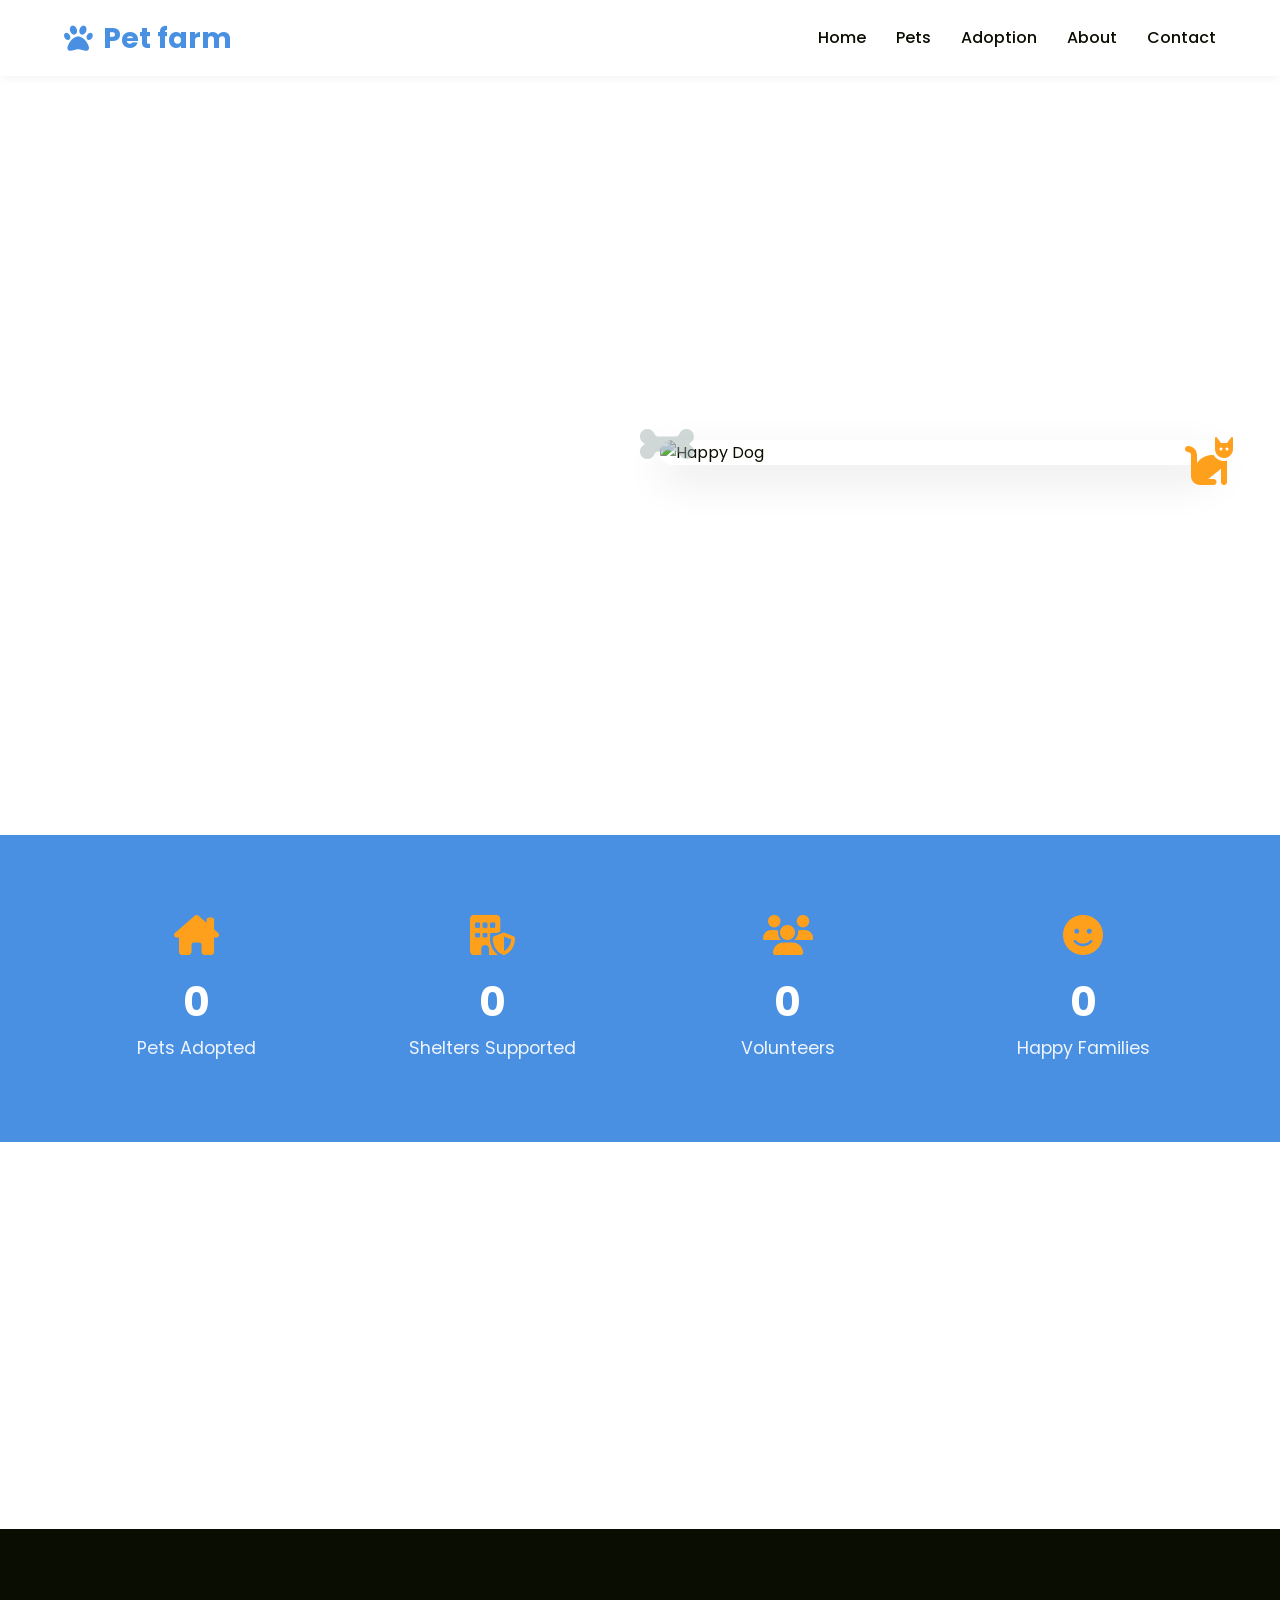
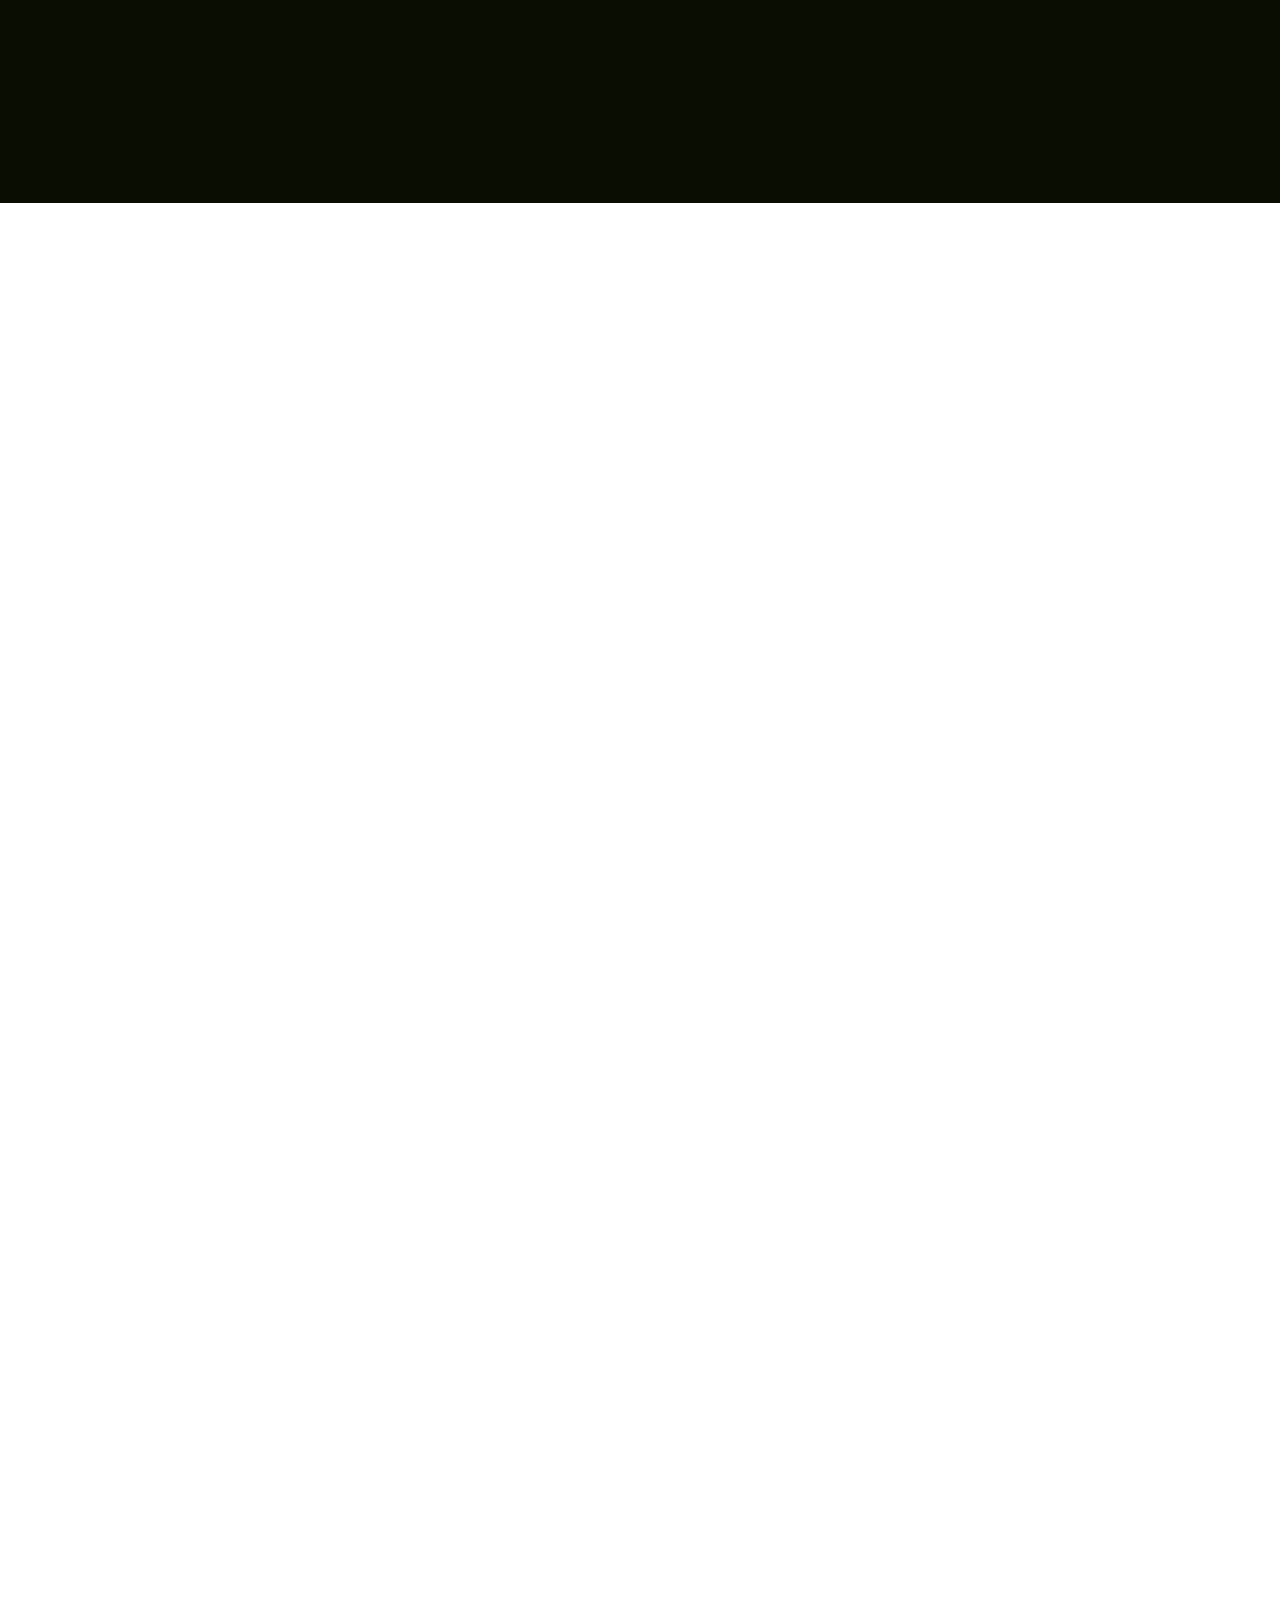
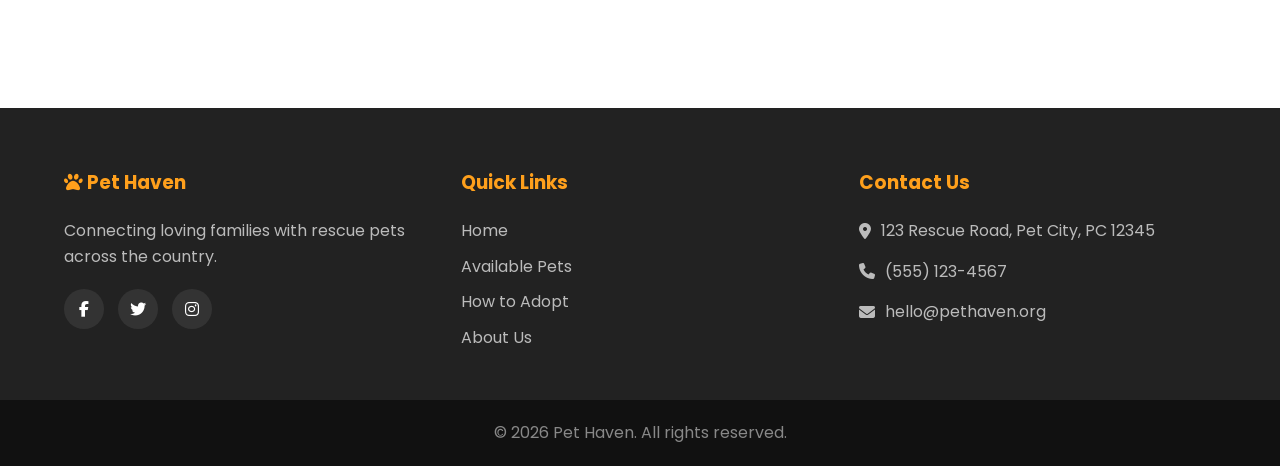
==== index.html @ cfcfeba0 "Add files via upload" ====
<!DOCTYPE html>
<html lang="en">
<head>
    <meta charset="UTF-8">
    <meta name="viewport" content="width=device-width, initial-scale=1.0">
    <title>Pet Haven | Adopt Love</title>
    <link href="https://fonts.googleapis.com/css2?family=Poppins:wght@300;400;500;600;700&display=swap" rel="stylesheet">
    <link rel="stylesheet" href="https://cdnjs.cloudflare.com/ajax/libs/font-awesome/6.4.0/css/all.min.css">
    <link rel="stylesheet" href="index.css">
</head>
<body>

    <header class="navbar">
        <div class="container nav-container">
            <a href="#home" class="logo"><i class="fa-solid fa-paw"></i> Pet farm</a>
            <ul class="nav-links">
                <li><a href="#home">Home</a></li>
                <li><a href="#pets">Pets</a></li>
                <li><a href="#adoption">Adoption</a></li>
                <li><a href="#about">About</a></li>
                <li><a href="#contact">Contact</a></li>
            </ul>
            <div class="hamburger">
                <i class="fa-solid fa-bars"></i>
            </div>
        </div>
    </header>

    <section id="home" class="hero section-padding">
        <div class="container hero-content">
            <div class="hero-text animate-on-scroll slide-up">
                <h1>Adopt Love.<br>Find Your Best Friend.</h1>
                <p>Thousands of rescue pets are waiting to meet you. Open your heart and your home to a furry companion today.</p>
                <a href="#pets" class="btn btn-primary">Browse Pets</a>
            </div>
            <div class="hero-image-wrapper">
                <img src="https://images.unsplash.com/photo-1543466835-00a7907e9de1?auto=format&fit=crop&w=600&q=80" alt="Happy Dog" class="hero-img">
                <i class="fa-solid fa-bone floating-icon icon-1"></i>
                <i class="fa-solid fa-cat floating-icon icon-2"></i>
            </div>
        </div>
    </section>

    <section class="stats section-padding">
        <div class="container stats-container">
            <div class="stat-box">
                <i class="fa-solid fa-house-chimney"></i>
                <h3 class="counter" data-target="1520">0</h3>
                <p>Pets Adopted</p>
            </div>
            <div class="stat-box">
                <i class="fa-solid fa-building-shield"></i>
                <h3 class="counter" data-target="45">0</h3>
                <p>Shelters Supported</p>
            </div>
            <div class="stat-box">
                <i class="fa-solid fa-users"></i>
                <h3 class="counter" data-target="320">0</h3>
                <p>Volunteers</p>
            </div>
            <div class="stat-box">
                <i class="fa-solid fa-face-smile"></i>
                <h3 class="counter" data-target="1450">0</h3>
                <p>Happy Families</p>
            </div>
        </div>
    </section>

    <section id="pets" class="featured-pets section-padding">
        <div class="container">
            <div class="section-title animate-on-scroll slide-up">
                <h2>Meet Our Pets</h2>
                <p>Find your perfect match by browsing our adorable rescues.</p>
            </div>
           
            <div class="filter-buttons animate-on-scroll slide-up">
                <button class="filter-btn active" data-filter="all">All Pets</button>
                <button class="filter-btn" data-filter="dog">Dogs</button>
                <button class="filter-btn" data-filter="cat">Cats</button>
                <button class="filter-btn" data-filter="small">Small Animals</button>
            </div>

            <div class="pets-grid" id="pets-grid">
                </div>
        </div>
    </section>

    <section class="gallery section-padding">
        <div class="container">
            <div class="section-title animate-on-scroll slide-up">
                <h2>Happy Tails Gallery</h2>
            </div>
            <div class="carousel-container animate-on-scroll slide-up">
                <button class="carousel-btn prev" id="prevBtn"><i class="fa-solid fa-chevron-left"></i></button>
                <div class="carousel-track-wrapper">
                    <ul class="carousel-track" id="carousel-track">
                        </ul>
                </div>
                <button class="carousel-btn next" id="nextBtn"><i class="fa-solid fa-chevron-right"></i></button>
            </div>
        </div>
    </section>

    <section id="adoption" class="process section-padding">
        <div class="container">
            <div class="section-title animate-on-scroll slide-up">
                <h2>How It Works</h2>
                <p>Adopting a pet is simple and rewarding.</p>
            </div>
            <div class="process-steps">
                <div class="step animate-on-scroll slide-up">
                    <div class="icon-circle"><i class="fa-solid fa-magnifying-glass"></i></div>
                    <h3>1. Choose a Pet</h3>
                    <p>Browse our gallery and find a pet that matches your lifestyle.</p>
                </div>
                <div class="step animate-on-scroll slide-up" style="transition-delay: 0.1s;">
                    <div class="icon-circle"><i class="fa-solid fa-file-signature"></i></div>
                    <h3>2. Submit Application</h3>
                    <p>Fill out our quick online adoption form below.</p>
                </div>
                <div class="step animate-on-scroll slide-up" style="transition-delay: 0.2s;">
                    <div class="icon-circle"><i class="fa-solid fa-handshake"></i></div>
                    <h3>3. Meet the Pet</h3>
                    <p>Schedule a visit to meet your new friend in person.</p>
                </div>
                <div class="step animate-on-scroll slide-up" style="transition-delay: 0.3s;">
                    <div class="icon-circle"><i class="fa-solid fa-heart"></i></div>
                    <h3>4. Take Home</h3>
                    <p>Finalize the paperwork and bring your best friend home!</p>
                </div>
            </div>
        </div>
    </section>

    <section class="form-about-section section-padding">
        <div class="container form-about-grid">
           
            <div id="about" class="about-content animate-on-scroll slide-up">
                <h2>About Pet Haven</h2>
                <p>Since 2010, Pet Haven has been dedicated to rescuing abandoned and neglected animals. Our mission is to provide a safe haven for these precious souls and match them with loving, forever homes.</p>
                <p>We believe every pet deserves a second chance at happiness.</p>
                <img src="https://images.unsplash.com/photo-1548199973-03cce0bbc87b?auto=format&fit=crop&w=600&q=80" alt="Dogs playing" class="about-img">
            </div>

            <div class="adoption-form-container animate-on-scroll slide-up">
                <h2>Start the Adoption Process</h2>
                <form id="adoption-form" class="adoption-form">
                    <div class="form-group">
                        <label for="name">Full Name</label>
                        <input type="text" id="name" required placeholder="John Doe">
                    </div>
                    <div class="form-group">
                        <label for="email">Email Address</label>
                        <input type="email" id="email" required placeholder="john@example.com">
                    </div>
                    <div class="form-group">
                        <label for="phone">Phone Number</label>
                        <input type="tel" id="phone" required placeholder="(123) 456-7890">
                    </div>
                    <div class="form-group">
                        <label for="pet-select">Select Pet (if known)</label>
                        <select id="pet-select">
                            <option value="">-- I'm open to suggestions --</option>
                            </select>
                    </div>
                    <div class="form-group">
                        <label for="message">Message</label>
                        <textarea id="message" rows="4" placeholder="Tell us a bit about your home and lifestyle..." required></textarea>
                    </div>
                    <button type="submit" class="btn btn-primary form-submit-btn">Submit Application</button>
                    <div class="success-message" id="success-message">
                        <i class="fa-solid fa-circle-check"></i> Application sent successfully! We'll be in touch soon.
                    </div>
                </form>
            </div>

        </div>
    </section>

    <footer id="contact" class="footer">
        <div class="container footer-content">
            <div class="footer-section brand">
                <h3><i class="fa-solid fa-paw"></i> Pet Haven</h3>
                <p>Connecting loving families with rescue pets across the country.</p>
                <div class="social-icons">
                    <a href="#"><i class="fa-brands fa-facebook-f"></i></a>
                    <a href="#"><i class="fa-brands fa-twitter"></i></a>
                    <a href="#"><i class="fa-brands fa-instagram"></i></a>
                </div>
            </div>
            <div class="footer-section links">
                <h3>Quick Links</h3>
                <ul>
                    <li><a href="#home">Home</a></li>
                    <li><a href="#pets">Available Pets</a></li>
                    <li><a href="#adoption">How to Adopt</a></li>
                    <li><a href="#about">About Us</a></li>
                </ul>
            </div>
            <div class="footer-section contact-info">
                <h3>Contact Us</h3>
                <p><i class="fa-solid fa-location-dot"></i> 123 Rescue Road, Pet City, PC 12345</p>
                <p><i class="fa-solid fa-phone"></i> (555) 123-4567</p>
                <p><i class="fa-solid fa-envelope"></i> hello@pethaven.org</p>
            </div>
        </div>
        <div class="footer-bottom">
            <p>&copy; 2026 Pet Haven. All rights reserved.</p>
        </div>
    </footer>

    <script src="pet.js"></script>
</body>
</html>
---- index.css ----
/* --- Variables & Reset --- */
:root {
    --primary: #4A90E2;    /* Soft Blue */
    --secondary: #ffa01c;  /* Warm Orange */
    --accent: #9bacaa75;     /* Light Green */
    --bg-light: #Ffffff;
    --text-dark: #0a0e02;
    --text-light: #636E72;
    --white: #ffffff;
    --shadow-soft: 0 10px 30px rgba(0, 0, 0, 0.05);
    --shadow-hover: 0 15px 40px rgba(0, 0, 0, 0.1);
    --radius: 16px;
    --transition: all 0.3s ease;
}

* {
    margin: 0;
    padding: 0;
    box-sizing: border-box;
}

html {
    scroll-behavior: smooth;
}

body {
    font-family: 'Poppins', sans-serif;
    color: var(--text-dark);
    background-color: var(--bg-light);
    line-height: 1.6;
    overflow-x: hidden;
}

a { text-decoration: none; color: inherit; }
ul { list-style: none; }
img { max-width: 100%; height: auto; display: block; }

.container {
    width: 90%;
    max-width: 1200px;
    margin: 0 auto;
}

.section-padding { padding: 80px 0; }
.section-title { text-align: center; margin-bottom: 50px; }
.section-title h2 { font-size: 2.5rem; color: var(--primary); margin-bottom: 10px; }
.section-title p { color: var(--text-light); font-size: 1.1rem; }

/* --- Buttons --- */
.btn {
    display: inline-block;
    padding: 12px 28px;
    border-radius: 30px;
    font-weight: 600;
    cursor: pointer;
    transition: var(--transition);
    border: none;
    text-align: center;
}
.btn-primary { background-color: var(--secondary); color: var(--white); }
.btn-primary:hover { background-color: #E88E15; transform: translateY(-3px); box-shadow: var(--shadow-hover); }

/* --- Navigation --- */
.navbar {
    position: fixed; top: 0; left: 0; width: 100%;
    background: var(--white);
    box-shadow: 0 2px 10px rgba(0,0,0,0.05);
    z-index: 1000; padding: 15px 0;
}
.nav-container { display: flex; justify-content: space-between; align-items: center; }
.logo { font-size: 1.8rem; font-weight: 700; color: var(--primary); display: flex; align-items: center; gap: 10px; }
.nav-links { display: flex; gap: 30px; }
.nav-links li a {
    font-weight: 500; position: relative; color: var(--text-dark); transition: var(--transition);
}
.nav-links li a::after {
    content: ''; position: absolute; left: 0; bottom: -5px; width: 0;
    height: 2px; background: var(--text-dark); transition: var(--transition);
}
.nav-links li a:hover { color: var(--secondary); }
.nav-links li a:hover::after { width: 100%; }
.hamburger { display: none; font-size: 1.5rem; cursor: pointer; }

/* --- Hero Section --- */
.hero {
    margin-top: 70px; min-height: 85vh;
    display: flex; align-items: center; background-color: var(--white);
}
.hero-content {
    display: grid; grid-template-columns: 1fr 1fr; gap: 40px; align-items: center;
}
.hero-text h1 { font-size: 3.5rem; line-height: 1.2; color: var(--text-dark); margin-bottom: 20px; }
.hero-text p { font-size: 1.2rem; color: var(--text-light); margin-bottom: 30px; }
.hero-image-wrapper { position: relative; }
.hero-img { border-radius: var(--radius); box-shadow: var(--shadow-hover); }
.floating-icon {
    position: absolute; font-size: 3rem; animation: float 4s ease-in-out infinite;
}
.icon-1 { color: var(--accent); top: -20px; left: -20px; }
.icon-2 { color: var(--secondary); bottom: -20px; right: -20px; animation-delay: 2s; }

@keyframes float {
    0%, 100% { transform: translateY(0); }
    50% { transform: translateY(-20px); }
}

/* --- Stats Section --- */
.stats { background: var(--primary); color: var(--white); }
.stats-container { display: grid; grid-template-columns: repeat(auto-fit, minmax(200px, 1fr)); gap: 30px; text-align: center; }
.stat-box i { font-size: 2.5rem; color: var(--secondary); margin-bottom: 15px; }
.stat-box h3 { font-size: 2.5rem; font-weight: 700; }
.stat-box p { font-size: 1.1rem; opacity: 0.9; }

/* --- Featured Pets --- */
.filter-buttons { display: flex; justify-content: center; gap: 15px; margin-bottom: 40px; flex-wrap: wrap; }
.filter-btn {
    padding: 8px 24px; border: 2px solid var(--primary); border-radius: 30px;
    background: transparent; color: var(--primary); font-weight: 600; cursor: pointer; transition: var(--transition);
}
.filter-btn.active, .filter-btn:hover { background: var(--primary); color: var(--white); }

.pets-grid { display: grid; grid-template-columns: repeat(auto-fill, minmax(280px, 1fr)); gap: 30px; }
.pet-card {
    background: var(--white); border-radius: var(--radius); overflow: hidden;
    box-shadow: var(--shadow-soft); transition: var(--transition); display: flex; flex-direction: column;
}
.pet-card:hover { transform: translateY(-10px); box-shadow: var(--shadow-hover); }
.pet-img-container { width: 100%; height: 250px; overflow: hidden; }
.pet-img-container img { width: 100%; height: 100%; object-fit: cover; transition: transform 0.5s ease; }
.pet-card:hover .pet-img-container img { transform: scale(1.1); }
.pet-info { padding: 20px; flex-grow: 1; display: flex; flex-direction: column; }
.pet-info h3 { font-size: 1.5rem; color: var(--primary); margin-bottom: 5px; }
.pet-meta { display: flex; justify-content: space-between; font-size: 0.9rem; color: var(--text-light); margin-bottom: 15px; }
.pet-info p { font-size: 0.95rem; margin-bottom: 20px; flex-grow: 1; }
.pet-card .btn { width: 100%; }

/* --- Gallery Carousel --- */
.gallery { background: var(--text-dark); }
.carousel-container { position: relative; max-width: 900px; margin: 0 auto; overflow: hidden; border-radius: var(--radius); }
.carousel-track-wrapper { overflow: hidden; width: 100%; }
.carousel-track { display: flex; transition: transform 0.5s ease-in-out; }
.carousel-slide { min-width: 100%; height: 400px; }
.carousel-slide img { width: 100%; height: 100%; object-fit: cover; border-radius: var(--radius); }
.carousel-btn {
    position: absolute; top: 50%; transform: translateY(-50%); background: rgba(255,255,255,0.8);
    border: none; width: 50px; height: 50px; border-radius: 50%; font-size: 1.5rem; color: var(--primary);
    cursor: pointer; z-index: 10; transition: var(--transition);
}
.carousel-btn:hover { background: var(--white); box-shadow: var(--shadow-soft); }
.carousel-btn.prev { left: 10px; }
.carousel-btn.next { right: 10px; }

/* --- Adoption Process --- */
.process-steps { display: grid; grid-template-columns: repeat(auto-fit, minmax(220px, 1fr)); gap: 30px; text-align: center; }
.step { background: var(--white); padding: 30px; border-radius: var(--radius); box-shadow: var(--shadow-soft); }
.icon-circle {
    width: 80px; height: 80px; background: var(--accent); color: var(--white); border-radius: 50%;
    display: flex; justify-content: center; align-items: center; font-size: 2rem; margin: 0 auto 20px auto;
}
.step h3 { margin-bottom: 10px; color: var(--primary); }

/* --- About & Form --- */
.form-about-section { background: var(--white); }
.form-about-grid { display: grid; grid-template-columns: 1fr 1fr; gap: 50px; }
.about-content h2 { color: var(--primary); margin-bottom: 20px; font-size: 2rem; }
.about-content p { margin-bottom: 15px; color: var(--text-light); }
.about-img { border-radius: var(--radius); margin-top: 20px; box-shadow: var(--shadow-soft); }

.adoption-form-container { background: var(--bg-light); padding: 40px; border-radius: var(--radius); box-shadow: var(--shadow-soft); }
.adoption-form-container h2 { margin-bottom: 20px; font-size: 1.8rem; color: var(--primary); }
.form-group { margin-bottom: 20px; }
.form-group label { display: block; margin-bottom: 8px; font-weight: 500; }
.form-group input, .form-group select, .form-group textarea {
    width: 100%; padding: 12px; border: 1px solid #ddd; border-radius: 8px;
    font-family: inherit; transition: var(--transition);
}
.form-group input:focus, .form-group select:focus, .form-group textarea:focus {
    outline: none; border-color: var(--primary); box-shadow: 0 0 0 3px rgba(74, 144, 226, 0.2);
}
.form-submit-btn { width: 100%; }
.success-message {
    display: none; background: #D4EDDA; color: #155724; padding: 15px;
    border-radius: 8px; margin-top: 20px; text-align: center; animation: fadeIn 0.5s ease;
}

/* --- Footer --- */
.footer { background: #222; color: #fff; padding-top: 60px; }
.footer-content { display: grid; grid-template-columns: repeat(auto-fit, minmax(250px, 1fr)); gap: 40px; margin-bottom: 40px; }
.footer-section h3 { color: var(--secondary); margin-bottom: 20px; }
.brand p { margin-bottom: 20px; color: #bbb; }
.social-icons a {
    display: inline-flex; justify-content: center; align-items: center;
    width: 40px; height: 40px; border-radius: 50%; background: #333; color: #fff;
    margin-right: 10px; transition: var(--transition);
}
.social-icons a:hover { background: var(--secondary); transform: translateY(-3px); }
.links ul li { margin-bottom: 10px; }
.links ul li a { color: #bbb; transition: var(--transition); }
.links ul li a:hover { color: var(--secondary); padding-left: 5px; }
.contact-info p { display: flex; align-items: center; gap: 10px; margin-bottom: 15px; color: #bbb; }
.footer-bottom { background: #111; text-align: center; padding: 20px 0; color: #888; }

/* --- Animations & Utilities --- */
.animate-on-scroll { opacity: 0; transition: all 0.8s ease-out; }
.slide-up { transform: translateY(50px); }
.animate-on-scroll.show { opacity: 1; transform: translateY(0); }
@keyframes fadeIn { from { opacity: 0; } to { opacity: 1; } }

/* --- Responsive --- */
@media (max-width: 900px) {
    .hero-content, .form-about-grid { grid-template-columns: 1fr; }
    .hero-text { text-align: center; }
    .nav-links {
        display: none; position: absolute; top: 100%; left: 0; width: 100%;
        background: var(--white); flex-direction: column; text-align: center;
        padding: 20px 0; box-shadow: var(--shadow-soft); gap: 20px;
    }
    .nav-links.active { display: flex; }
    .hamburger { display: block; }
}
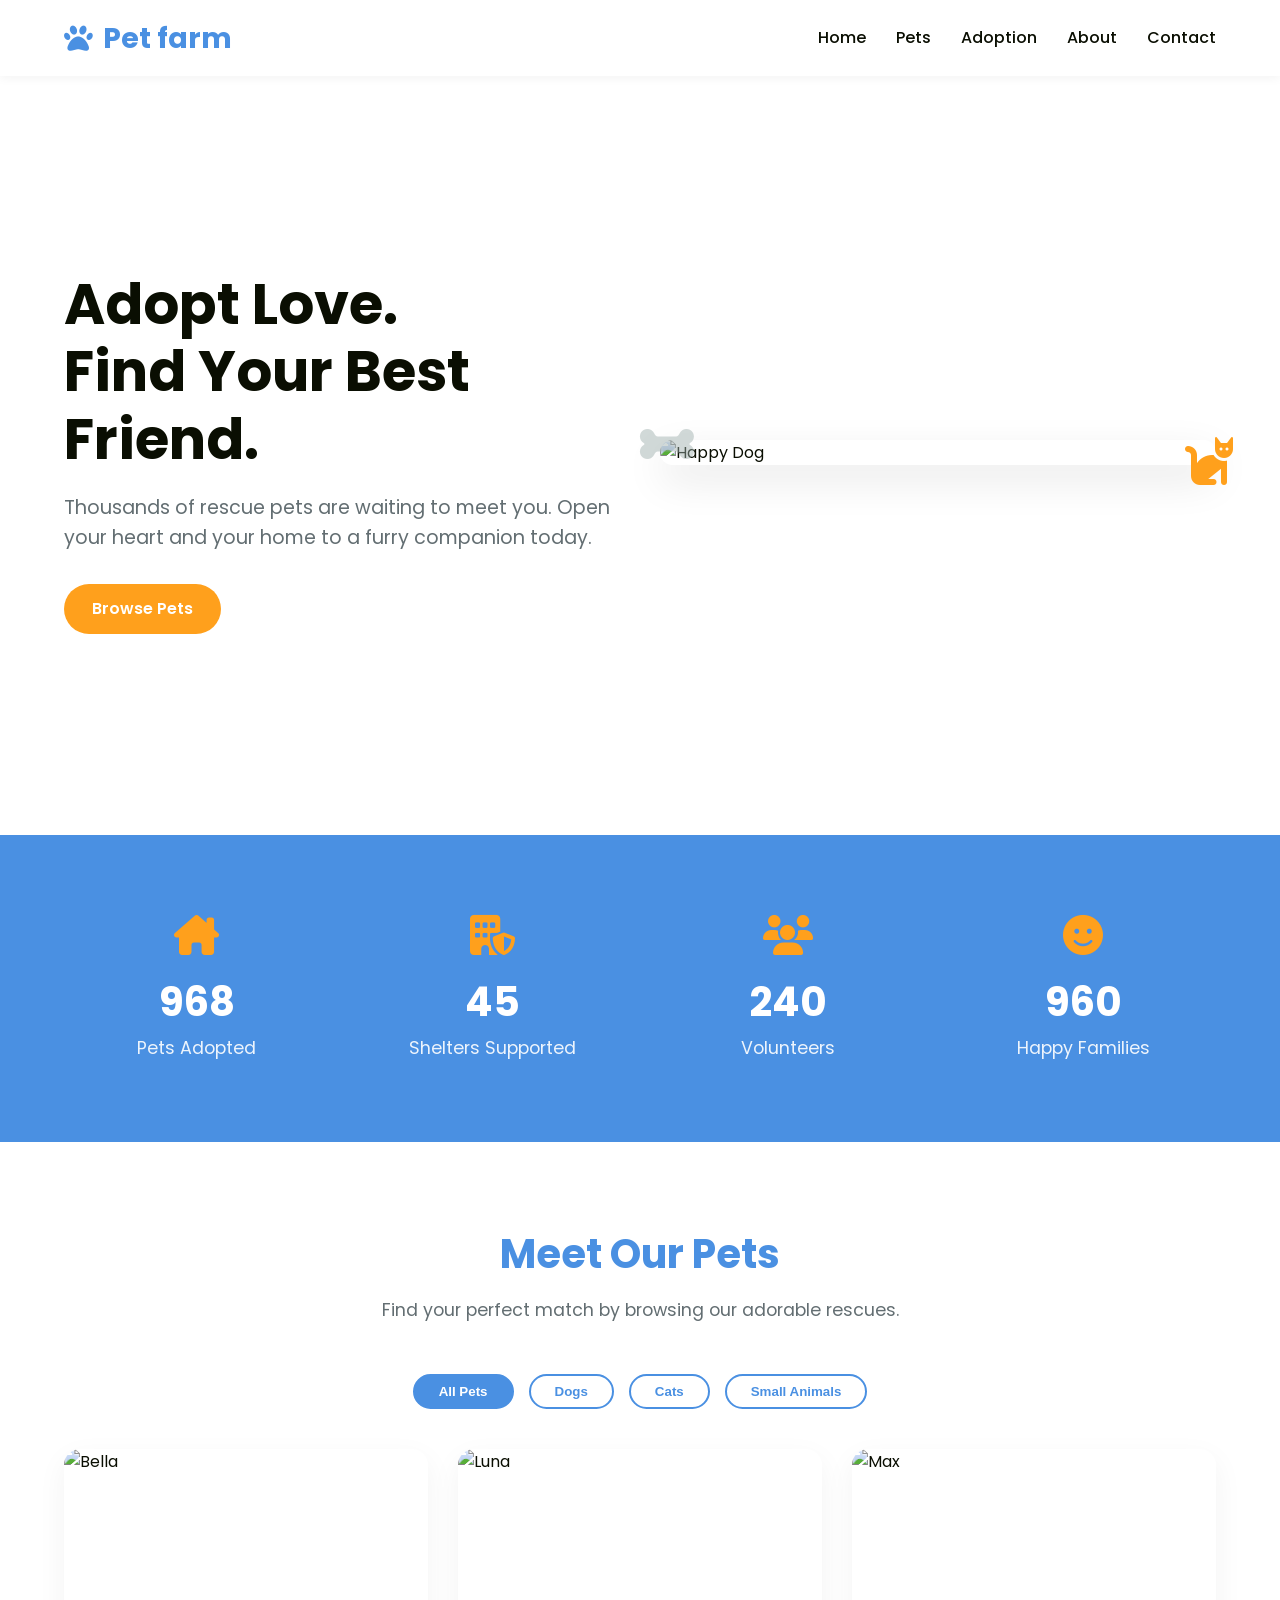
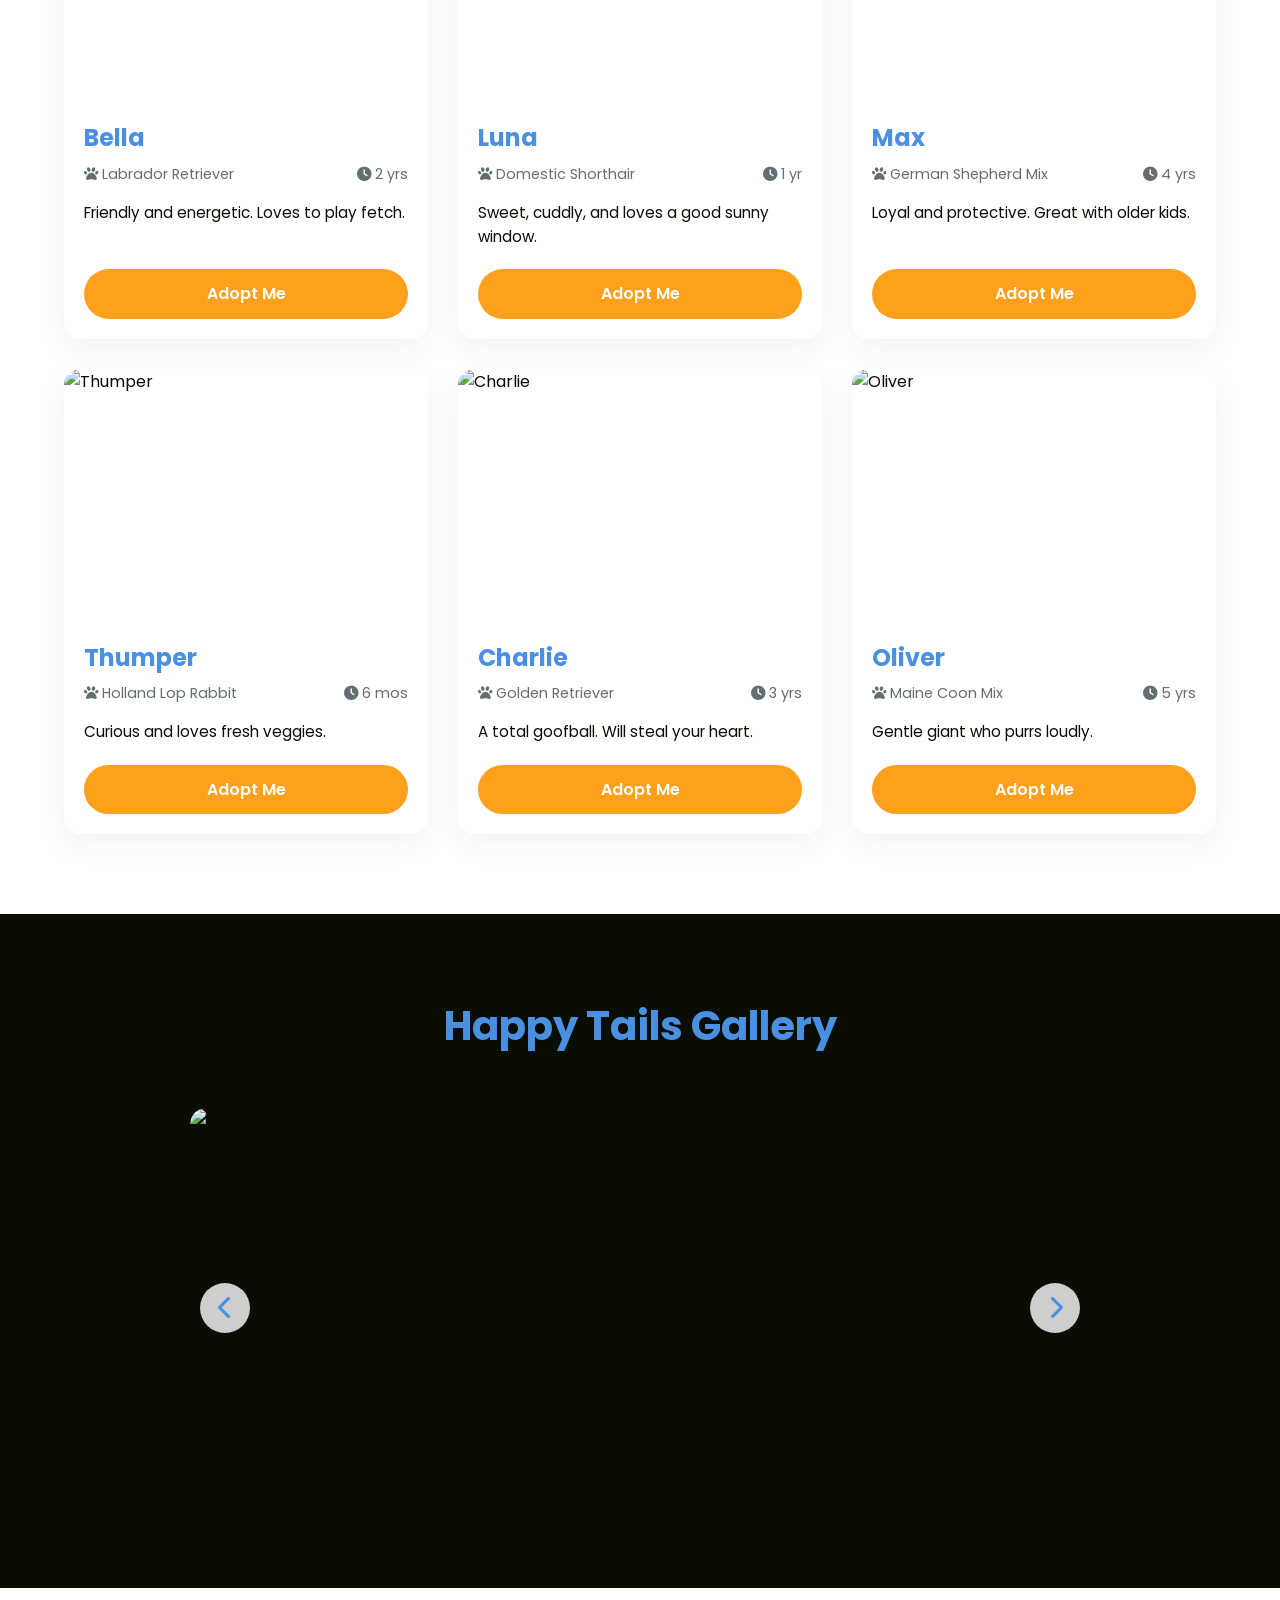
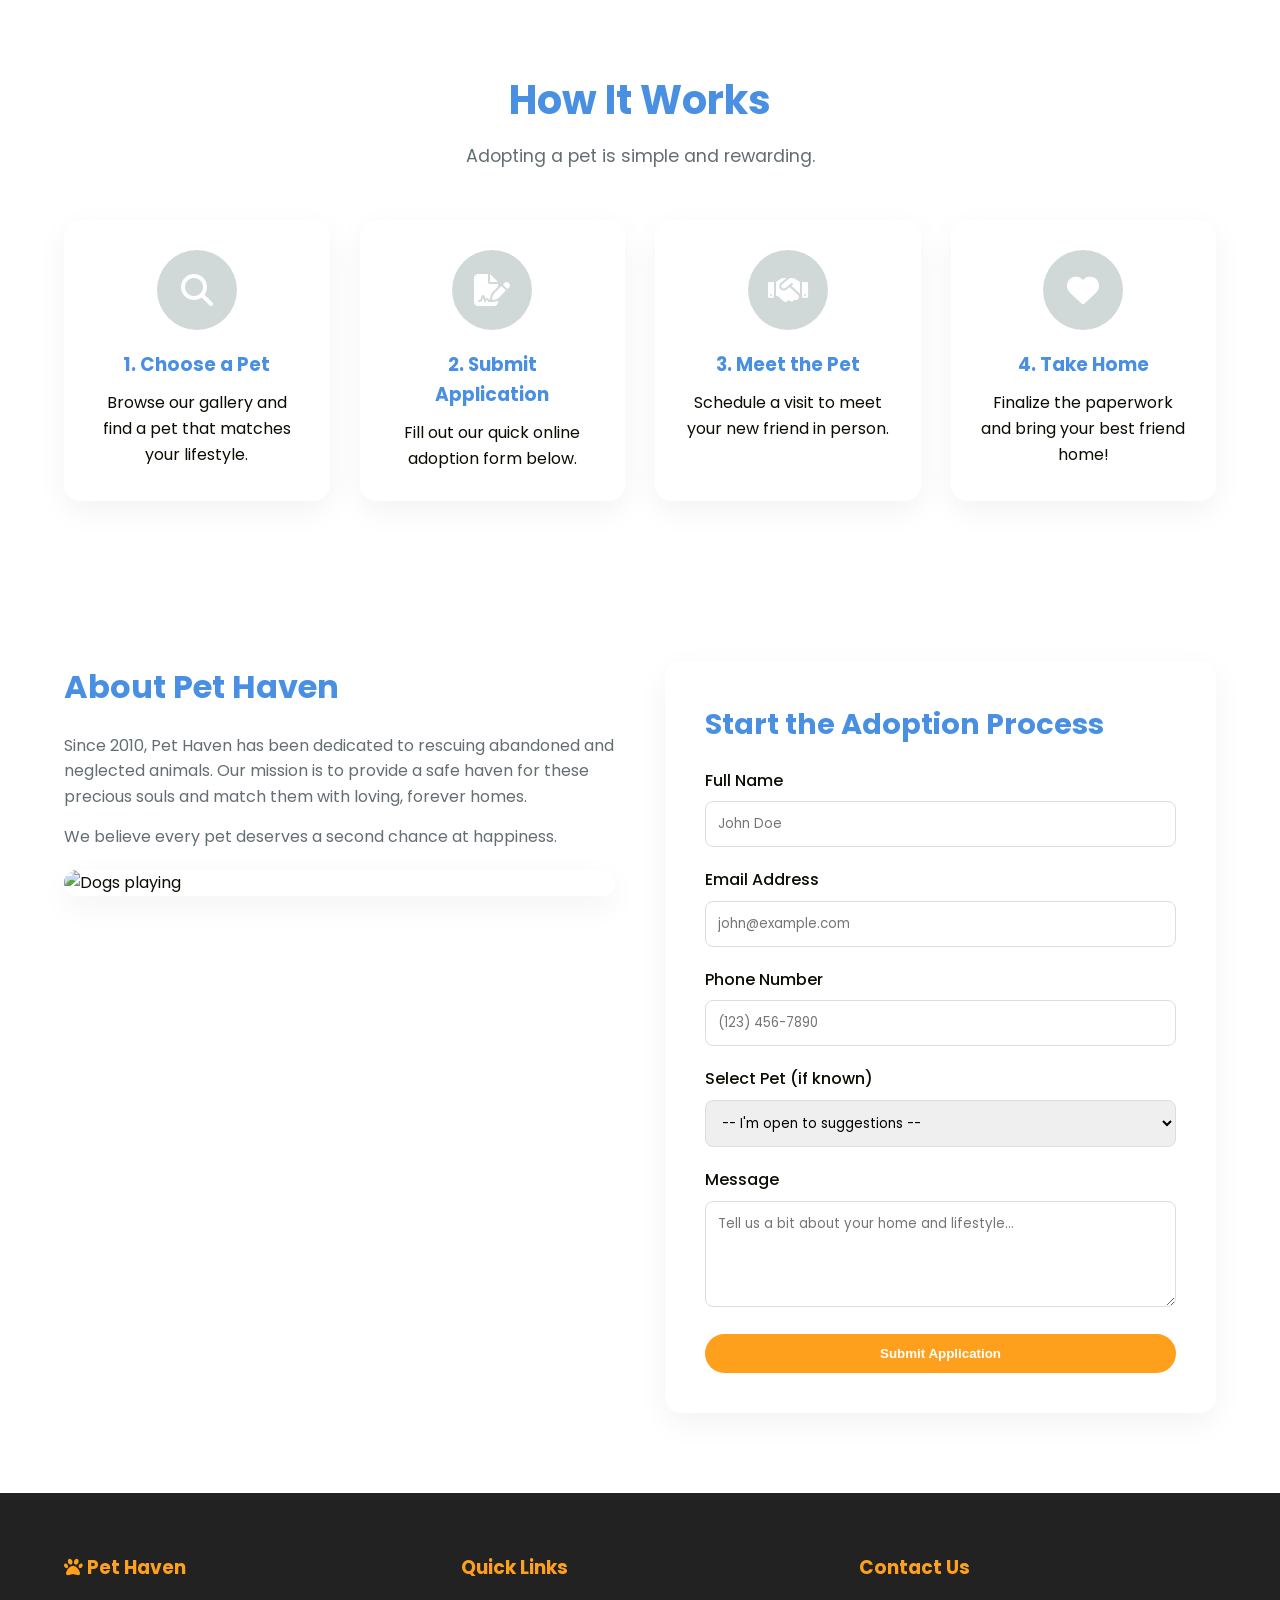
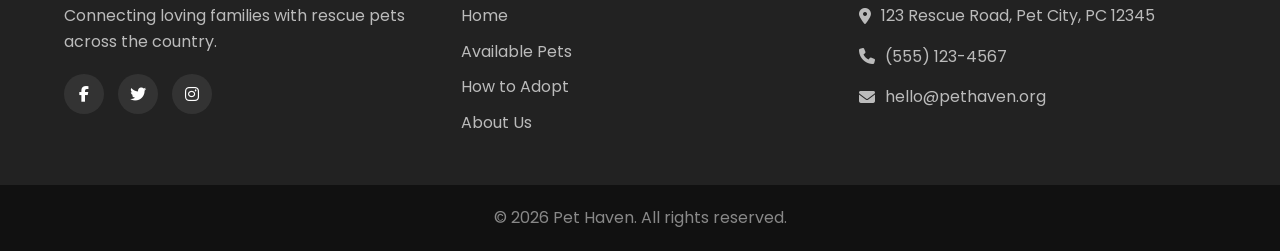
==== commit d018043b: "Fix HTML encoding issues in index.html" ====
--- a/index.html
+++ b/index.html
@@ -209,6 +209,7 @@
         </div>
     </footer>
 
-    <script src="pet.js"></script>
+    <script src="index.js"></script>
 </body>
-</html>+
+</html>
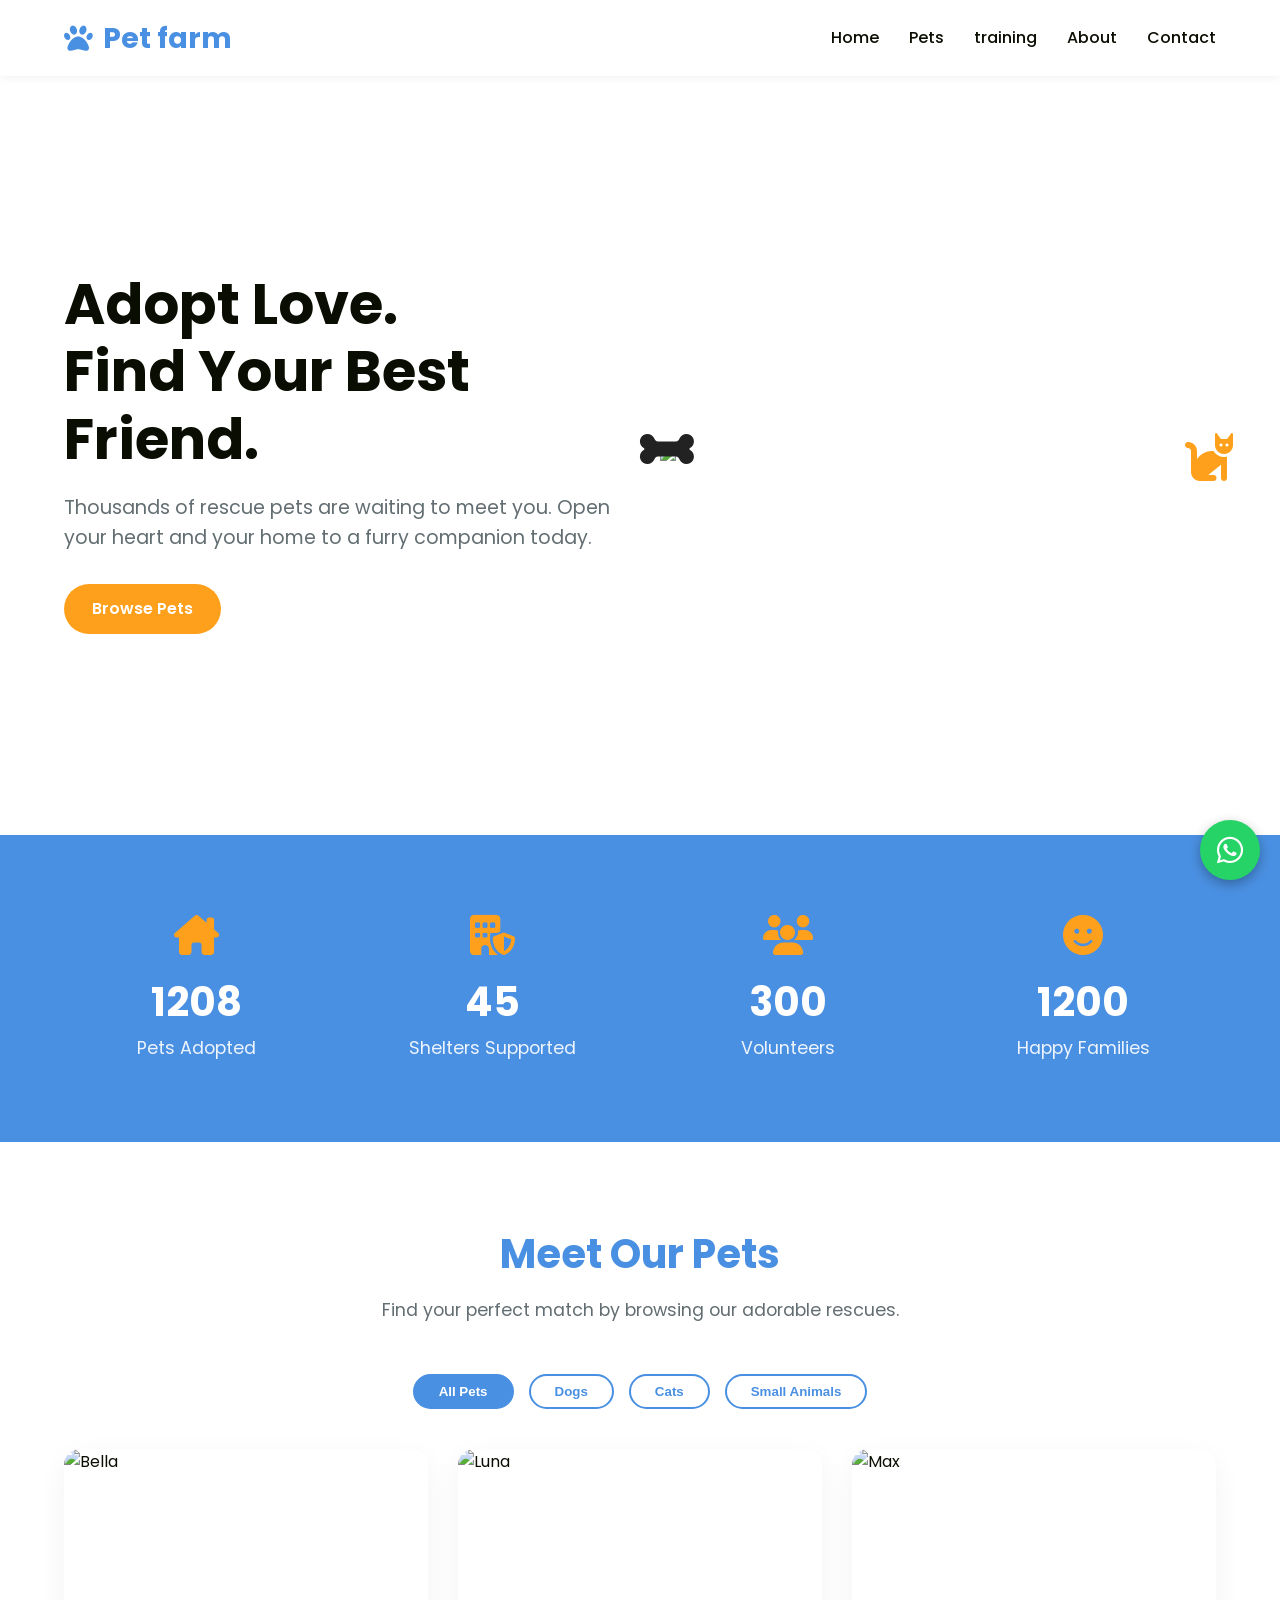
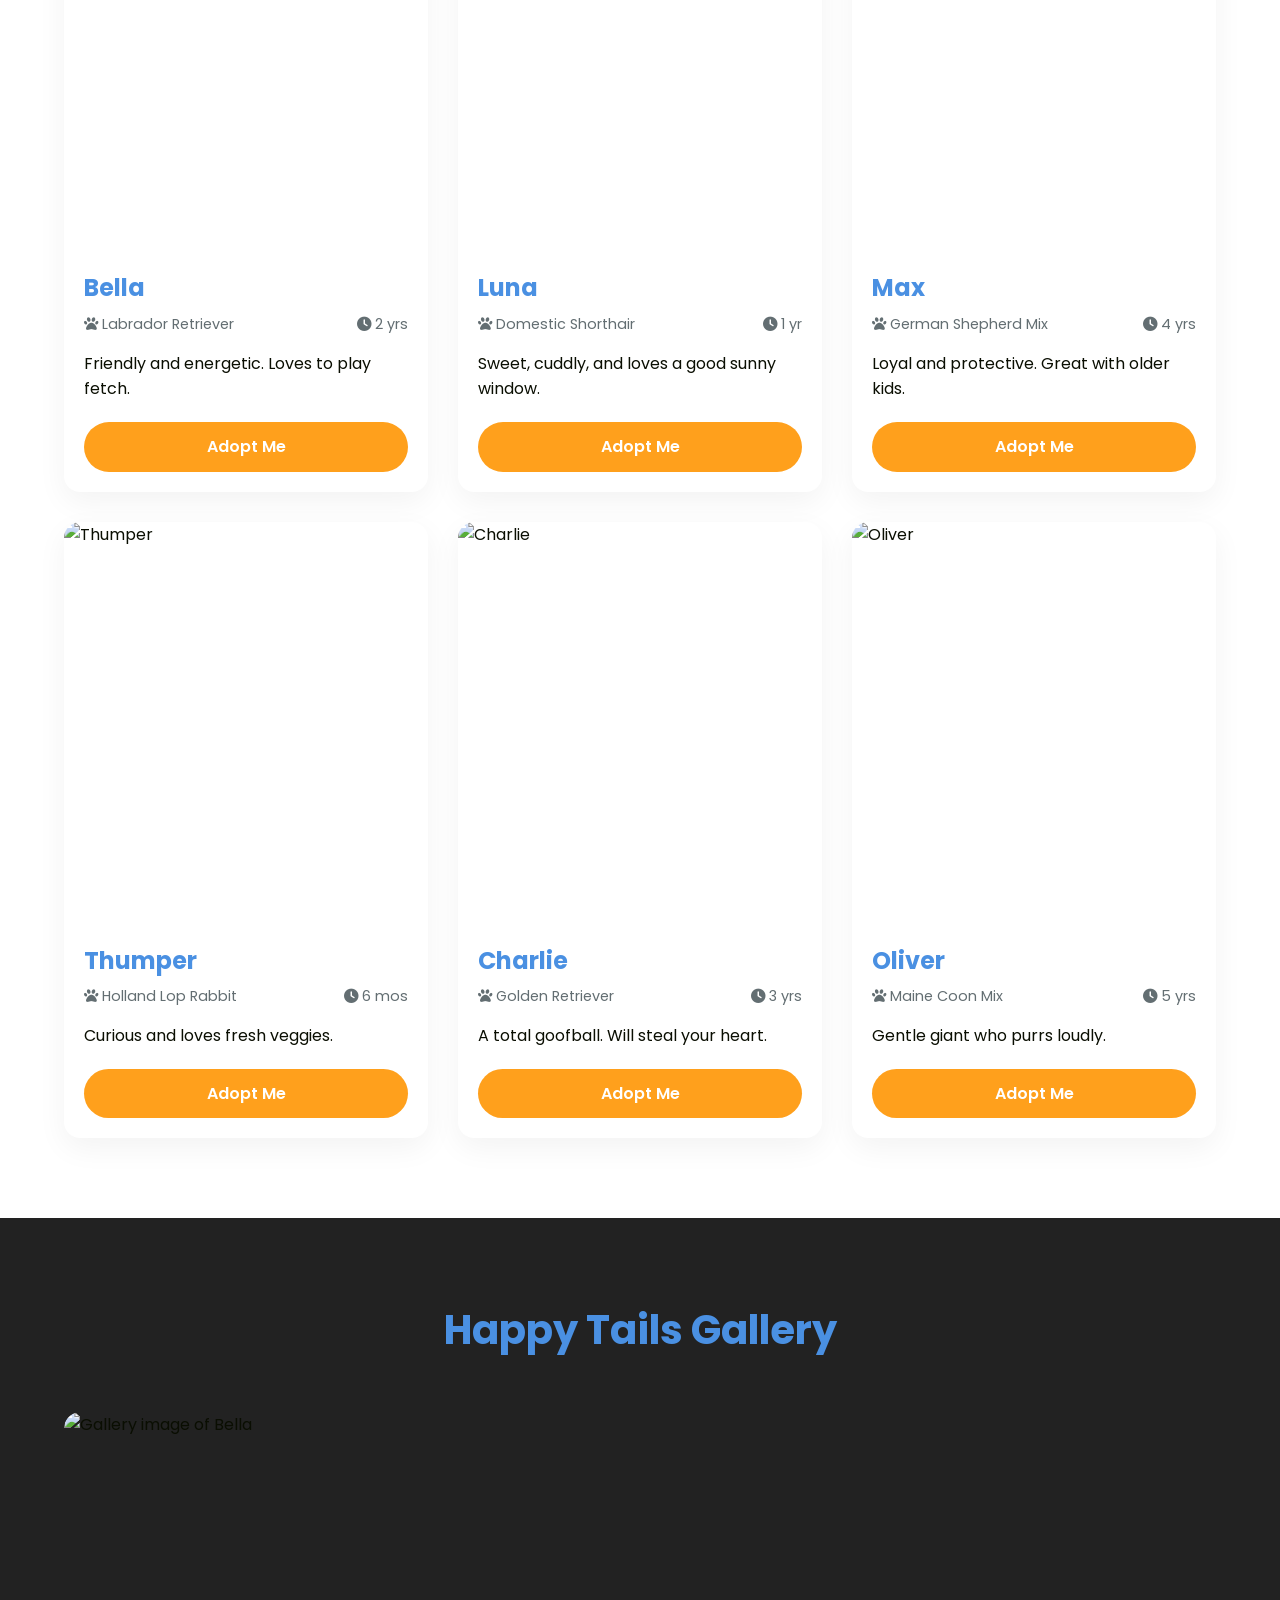
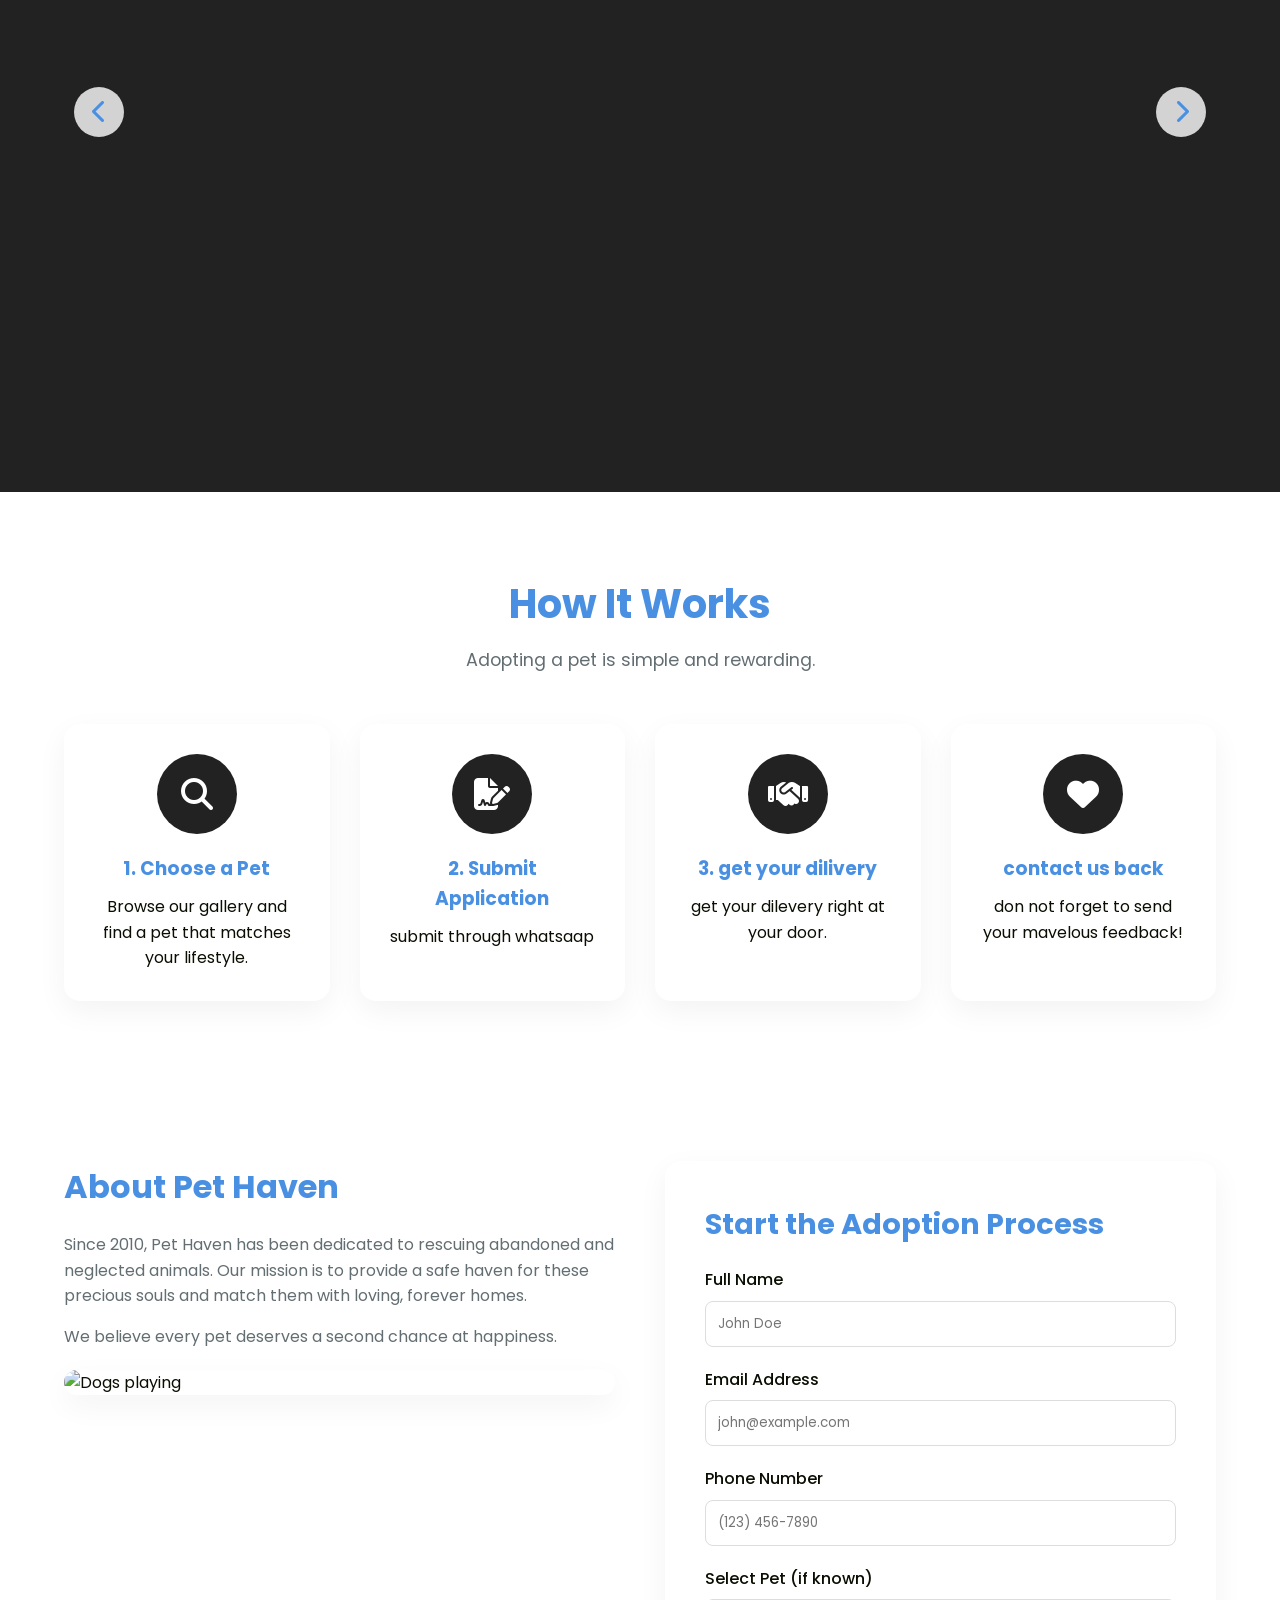
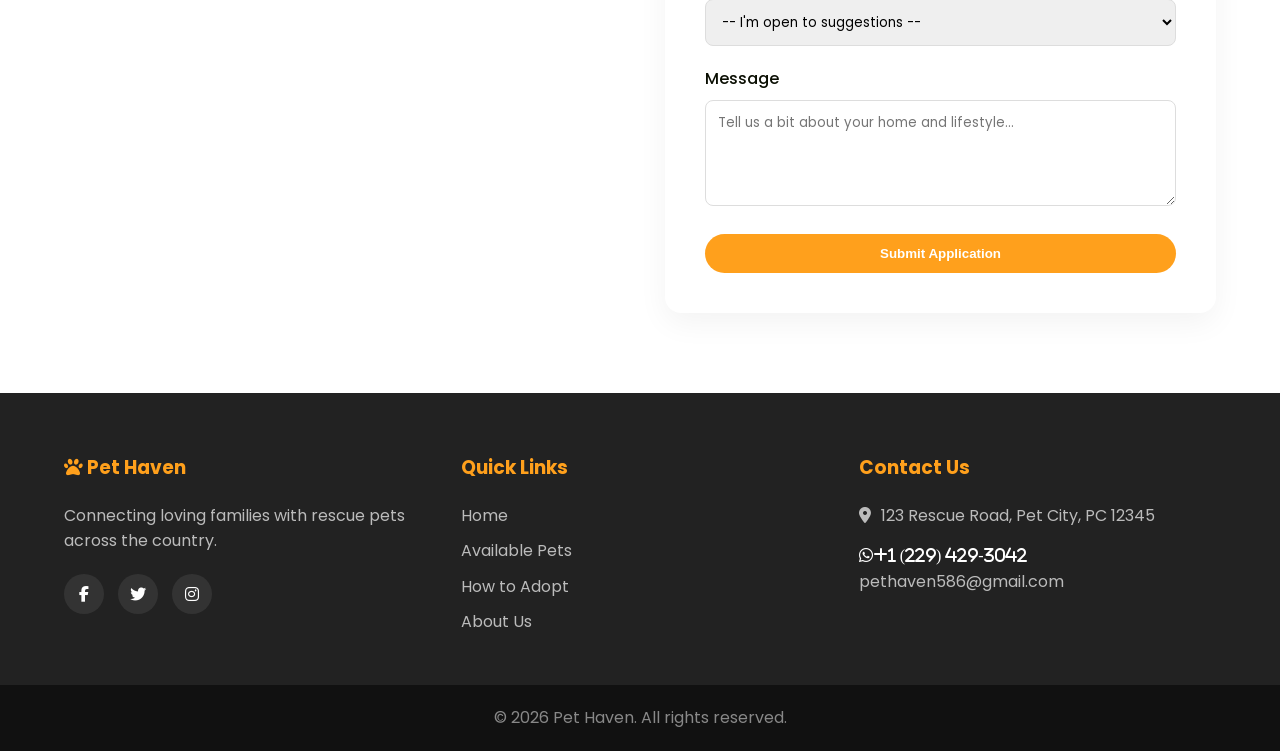
==== commit af1ba54a: "Revise index.html for Pet Haven website Updated the HTML structure and content for the Pet Haven web" ====
--- a/index.html
+++ b/index.html
@@ -7,6 +7,7 @@
     <link href="https://fonts.googleapis.com/css2?family=Poppins:wght@300;400;500;600;700&display=swap" rel="stylesheet">
     <link rel="stylesheet" href="https://cdnjs.cloudflare.com/ajax/libs/font-awesome/6.4.0/css/all.min.css">
     <link rel="stylesheet" href="index.css">
+    <link rel="img" href="img/">
 </head>
 <body>
 
@@ -16,8 +17,8 @@
             <ul class="nav-links">
                 <li><a href="#home">Home</a></li>
                 <li><a href="#pets">Pets</a></li>
-                <li><a href="#adoption">Adoption</a></li>
-                <li><a href="#about">About</a></li>
+                <li><a href="training (2).html">training</a></li>
+            <li><a href="about.html">About</a></li>
                 <li><a href="#contact">Contact</a></li>
             </ul>
             <div class="hamburger">
@@ -34,7 +35,7 @@
                 <a href="#pets" class="btn btn-primary">Browse Pets</a>
             </div>
             <div class="hero-image-wrapper">
-                <img src="https://images.unsplash.com/photo-1543466835-00a7907e9de1?auto=format&fit=crop&w=600&q=80" alt="Happy Dog" class="hero-img">
+                <img src="img/in1.jpeg">
                 <i class="fa-solid fa-bone floating-icon icon-1"></i>
                 <i class="fa-solid fa-cat floating-icon icon-2"></i>
             </div>
@@ -116,17 +117,17 @@
                 <div class="step animate-on-scroll slide-up" style="transition-delay: 0.1s;">
                     <div class="icon-circle"><i class="fa-solid fa-file-signature"></i></div>
                     <h3>2. Submit Application</h3>
-                    <p>Fill out our quick online adoption form below.</p>
+                    <p>submit through whatsaap</p>
                 </div>
                 <div class="step animate-on-scroll slide-up" style="transition-delay: 0.2s;">
                     <div class="icon-circle"><i class="fa-solid fa-handshake"></i></div>
-                    <h3>3. Meet the Pet</h3>
-                    <p>Schedule a visit to meet your new friend in person.</p>
+                    <h3>3. get your dilivery</h3>
+                    <p>get your dilevery right at your door.</p>
                 </div>
                 <div class="step animate-on-scroll slide-up" style="transition-delay: 0.3s;">
                     <div class="icon-circle"><i class="fa-solid fa-heart"></i></div>
-                    <h3>4. Take Home</h3>
-                    <p>Finalize the paperwork and bring your best friend home!</p>
+                    <h3>contact us back</h3>
+                    <p>don not forget to send your mavelous feedback!</p>
                 </div>
             </div>
         </div>
@@ -200,16 +201,48 @@
             <div class="footer-section contact-info">
                 <h3>Contact Us</h3>
                 <p><i class="fa-solid fa-location-dot"></i> 123 Rescue Road, Pet City, PC 12345</p>
-                <p><i class="fa-solid fa-phone"></i> (555) 123-4567</p>
-                <p><i class="fa-solid fa-envelope"></i> hello@pethaven.org</p>
+                   <!-- WhatsApp Icon -->
+<a href="https://wa.link/t9gzk5" target="_blank">
+  <i class="fab fa-whatsapp">+1 (229) 429-3042</i>
+</a>
+              <p>  <a href="mailto:pethaven586@gmail.com"> pethaven586@gmail.com</a></i></p>
             </div>
         </div>
         <div class="footer-bottom">
             <p>&copy; 2026 Pet Haven. All rights reserved.</p>
         </div>
     </footer>
-
+<!-- WhatsApp Floating Button -->
+<a href="https://wa.link/t9gzk5" class="whatsapp-float" target="_blank">
+  <i class="fab fa-whatsapp"></i>
+</a>
+
+<style>
+.whatsapp-float {
+  position: fixed;
+  width: 60px;
+  height: 60px;
+  bottom: 20px;
+  right: 20px;
+  background-color: #25D366;
+  color: #fff;
+  border-radius: 50%;
+  text-align: center;
+  font-size: 30px;
+  box-shadow: 0px 4px 12px rgba(0,0,0,0.3);
+  z-index: 1000;
+  transition: all 0.3s ease;
+}
+
+.whatsapp-float i {
+  margin-top: 15px;
+}
+
+.whatsapp-float:hover {
+  transform: scale(1.1);
+  background-color: #1ebe5d;
+}
+</style>
     <script src="index.js"></script>
 </body>
-
 </html>
--- a/index.css
+++ b/index.css
@@ -2,7 +2,7 @@
 :root {
     --primary: #4A90E2;    /* Soft Blue */
     --secondary: #ffa01c;  /* Warm Orange */
-    --accent: #9bacaa75;     /* Light Green */
+    --accent: #222;     /* Light Green */
     --bg-light: #Ffffff;
     --text-dark: #0a0e02;
     --text-light: #636E72;
@@ -125,21 +125,21 @@
     box-shadow: var(--shadow-soft); transition: var(--transition); display: flex; flex-direction: column;
 }
 .pet-card:hover { transform: translateY(-10px); box-shadow: var(--shadow-hover); }
-.pet-img-container { width: 100%; height: 250px; overflow: hidden; }
+.pet-img-container { width: 100%; height: 400px; overflow: hidden; }
 .pet-img-container img { width: 100%; height: 100%; object-fit: cover; transition: transform 0.5s ease; }
 .pet-card:hover .pet-img-container img { transform: scale(1.1); }
 .pet-info { padding: 20px; flex-grow: 1; display: flex; flex-direction: column; }
 .pet-info h3 { font-size: 1.5rem; color: var(--primary); margin-bottom: 5px; }
 .pet-meta { display: flex; justify-content: space-between; font-size: 0.9rem; color: var(--text-light); margin-bottom: 15px; }
-.pet-info p { font-size: 0.95rem; margin-bottom: 20px; flex-grow: 1; }
+.pet-info p { font-size: 1rem; margin-bottom: 20px; flex-grow: 1; }
 .pet-card .btn { width: 100%; }
 
 /* --- Gallery Carousel --- */
-.gallery { background: var(--text-dark); }
-.carousel-container { position: relative; max-width: 900px; margin: 0 auto; overflow: hidden; border-radius: var(--radius); }
+.gallery { background: var(--accent); }
+.carousel-container { position: relative; max-width: 2000px; margin: 0 auto; overflow: hidden; border-radius: var(--radius); }
 .carousel-track-wrapper { overflow: hidden; width: 100%; }
 .carousel-track { display: flex; transition: transform 0.5s ease-in-out; }
-.carousel-slide { min-width: 100%; height: 400px; }
+.carousel-slide { min-width: 100%; height: 600px; }
 .carousel-slide img { width: 100%; height: 100%; object-fit: cover; border-radius: var(--radius); }
 .carousel-btn {
     position: absolute; top: 50%; transform: translateY(-50%); background: rgba(255,255,255,0.8);
@@ -217,4 +217,4 @@
     }
     .nav-links.active { display: flex; }
     .hamburger { display: block; }
-}+}
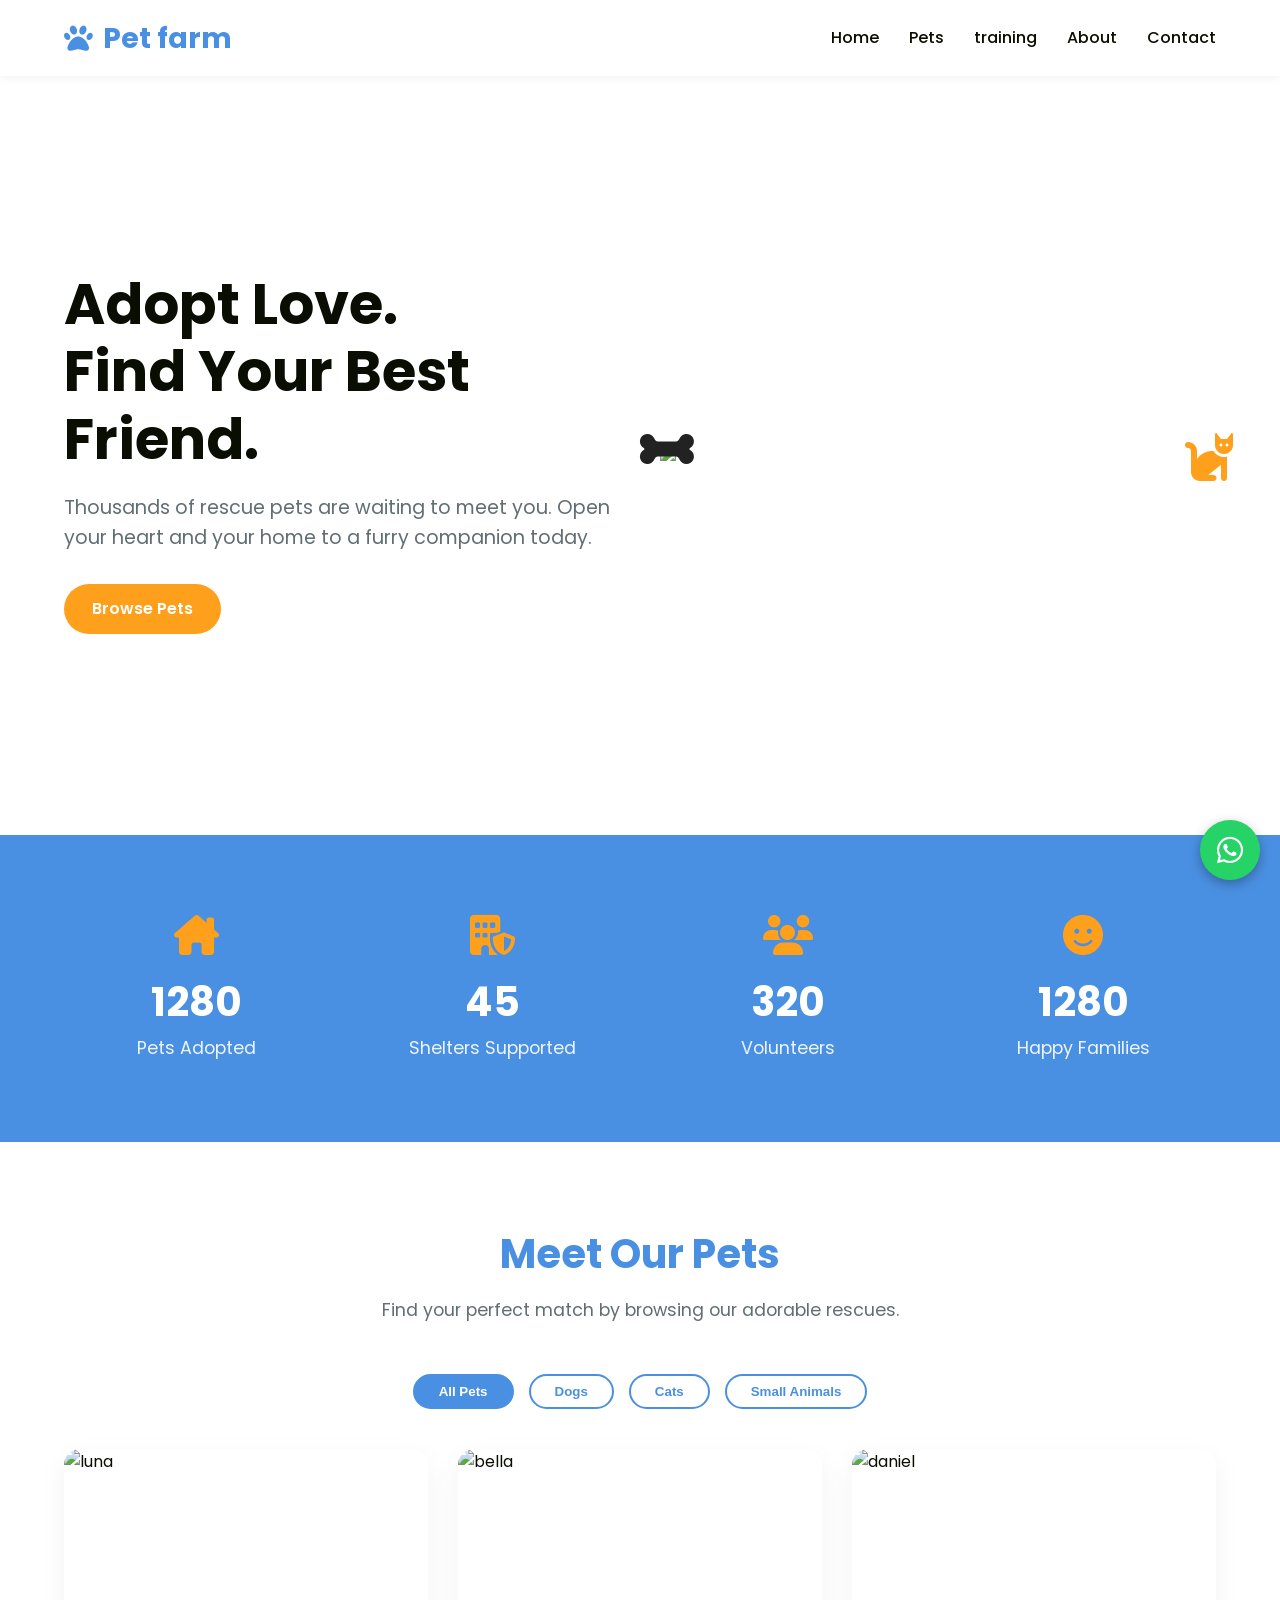
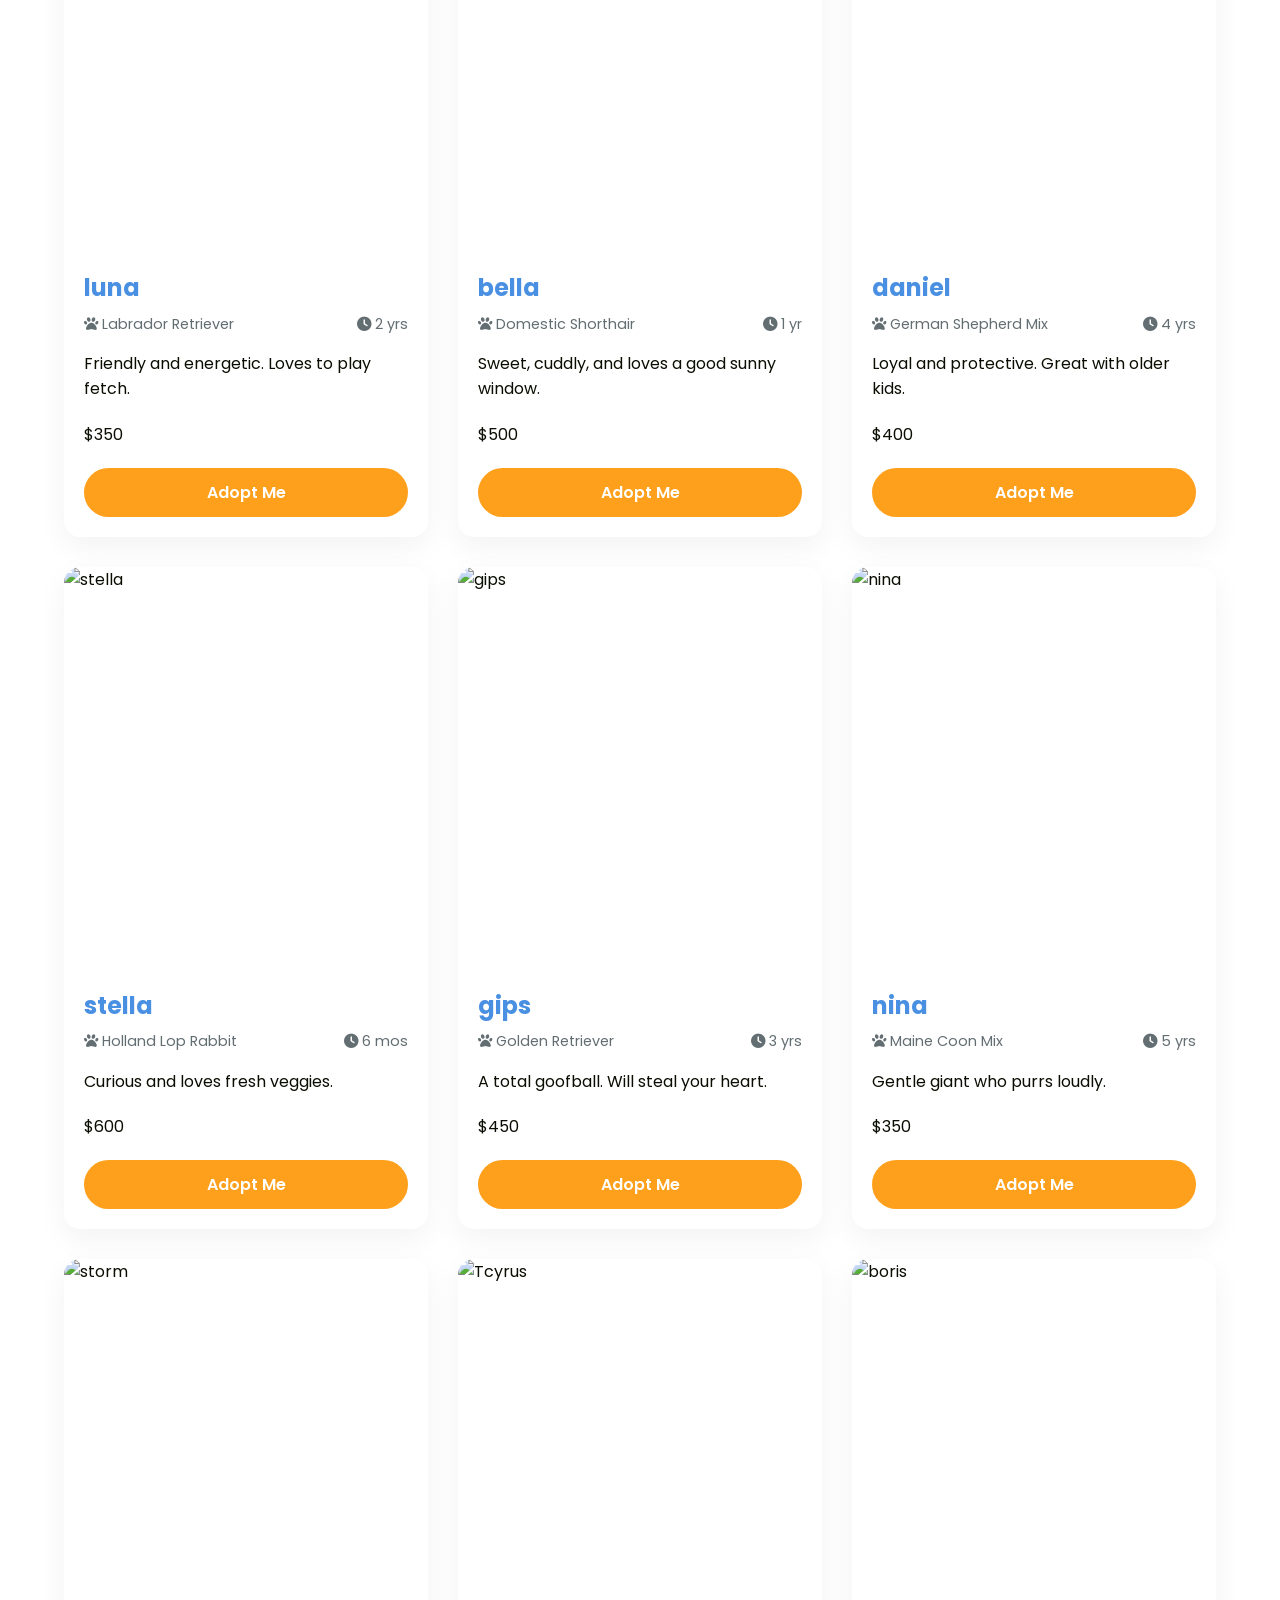
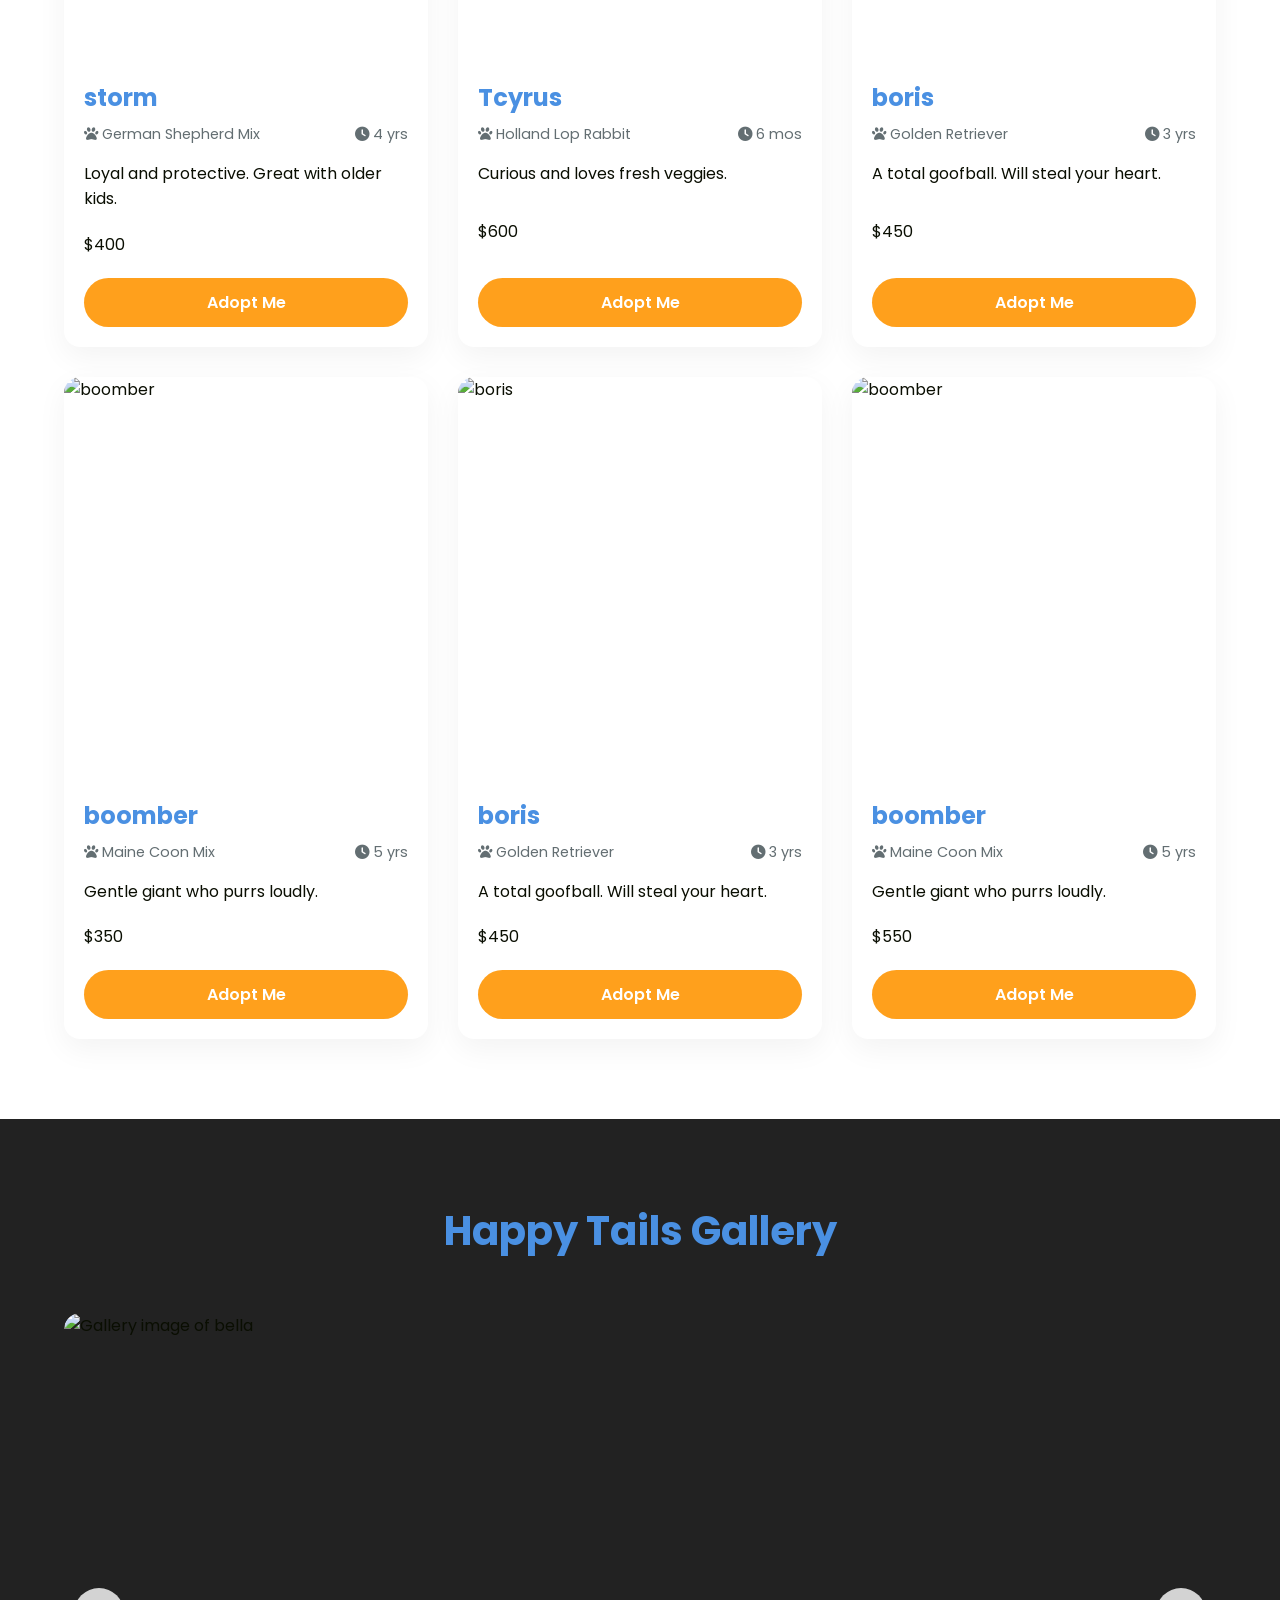
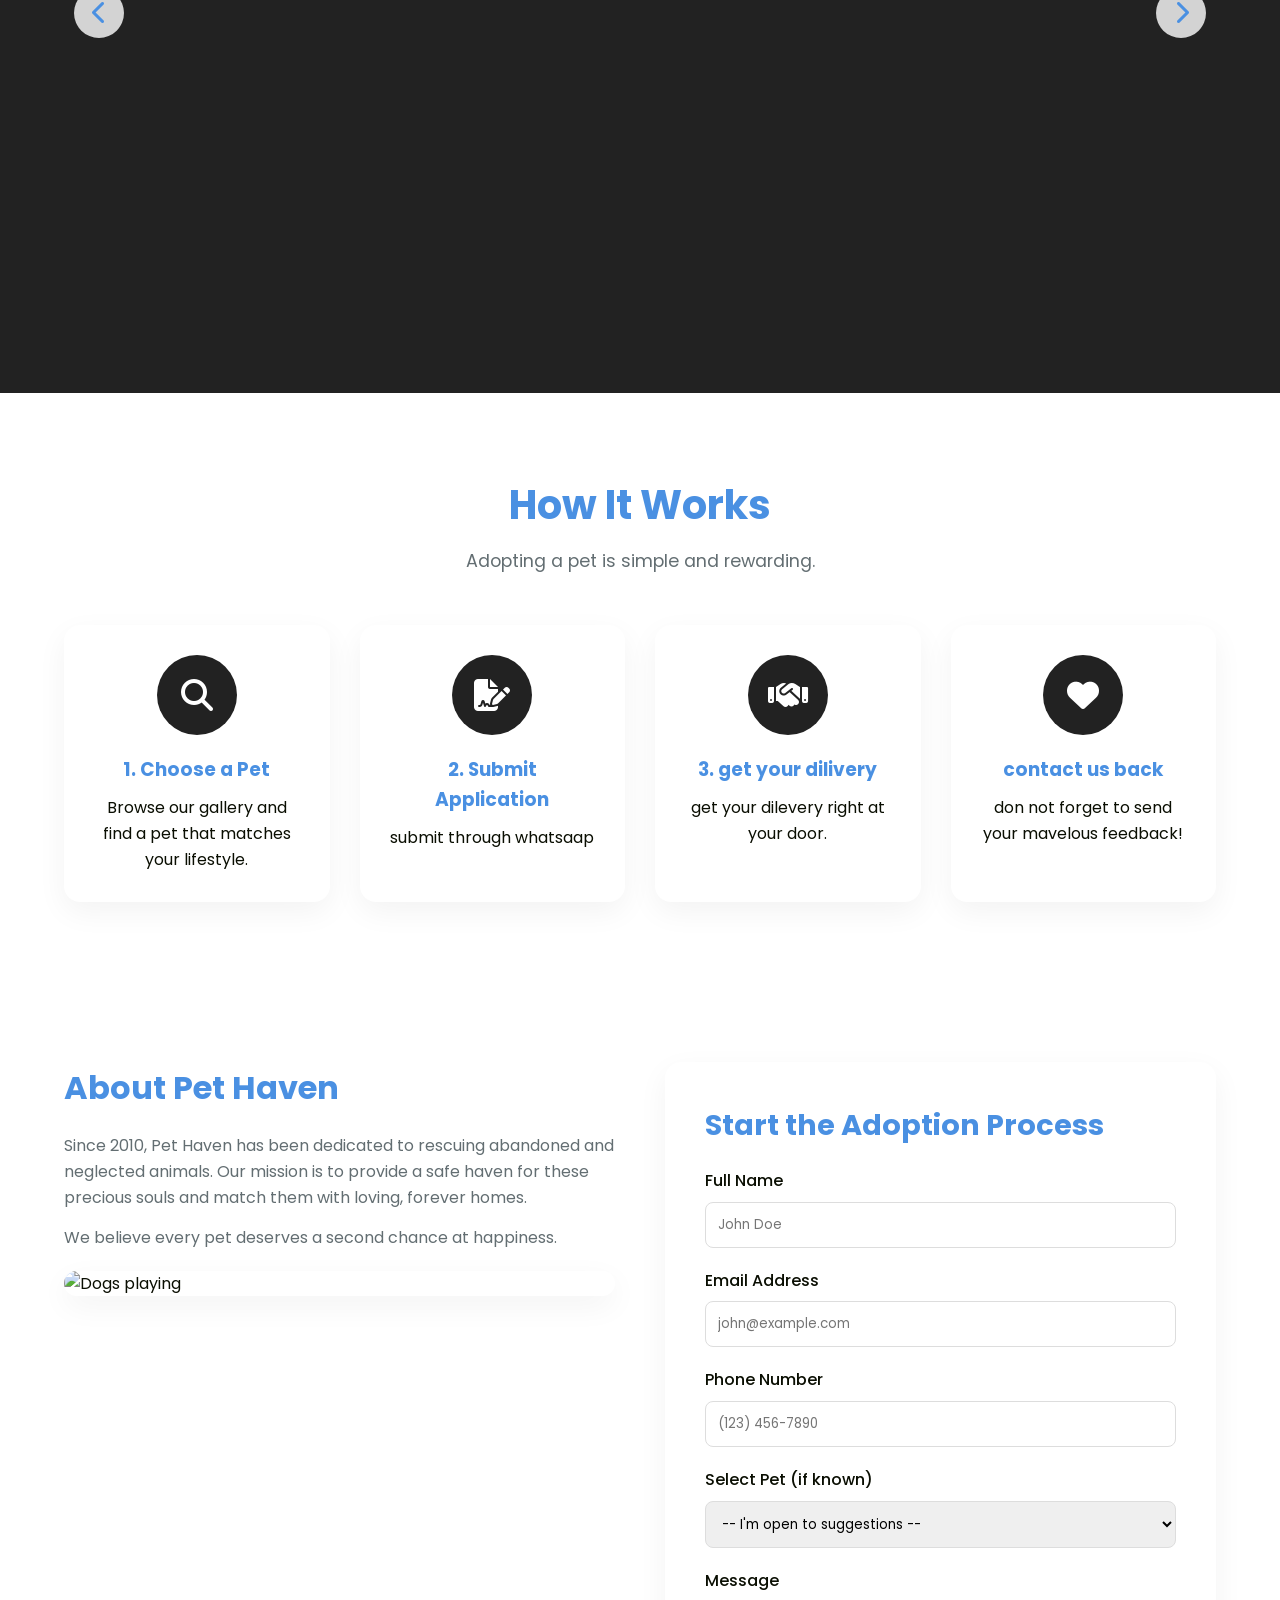
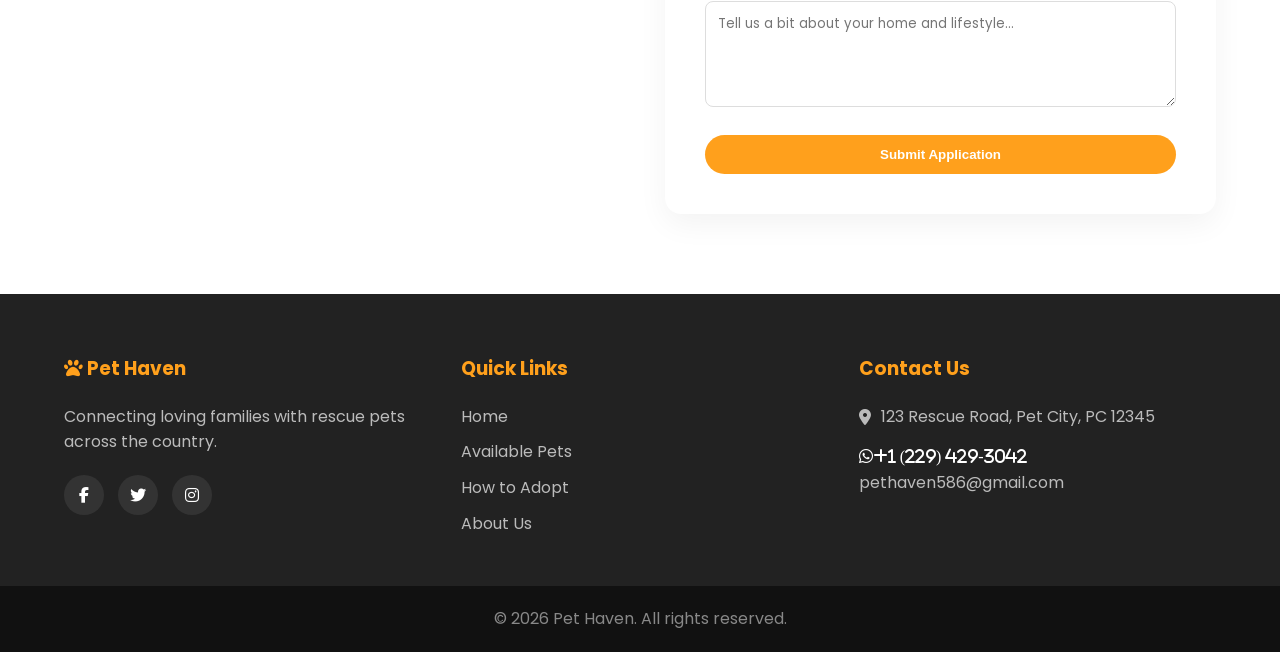
==== commit da8f56ad: "Fix HTML encoding issues in index.html" ====
--- a/index.html
+++ b/index.html
@@ -17,7 +17,7 @@
             <ul class="nav-links">
                 <li><a href="#home">Home</a></li>
                 <li><a href="#pets">Pets</a></li>
-                <li><a href="training (2).html">training</a></li>
+                <li><a href="trainin (2).html">training</a></li>
             <li><a href="about.html">About</a></li>
                 <li><a href="#contact">Contact</a></li>
             </ul>
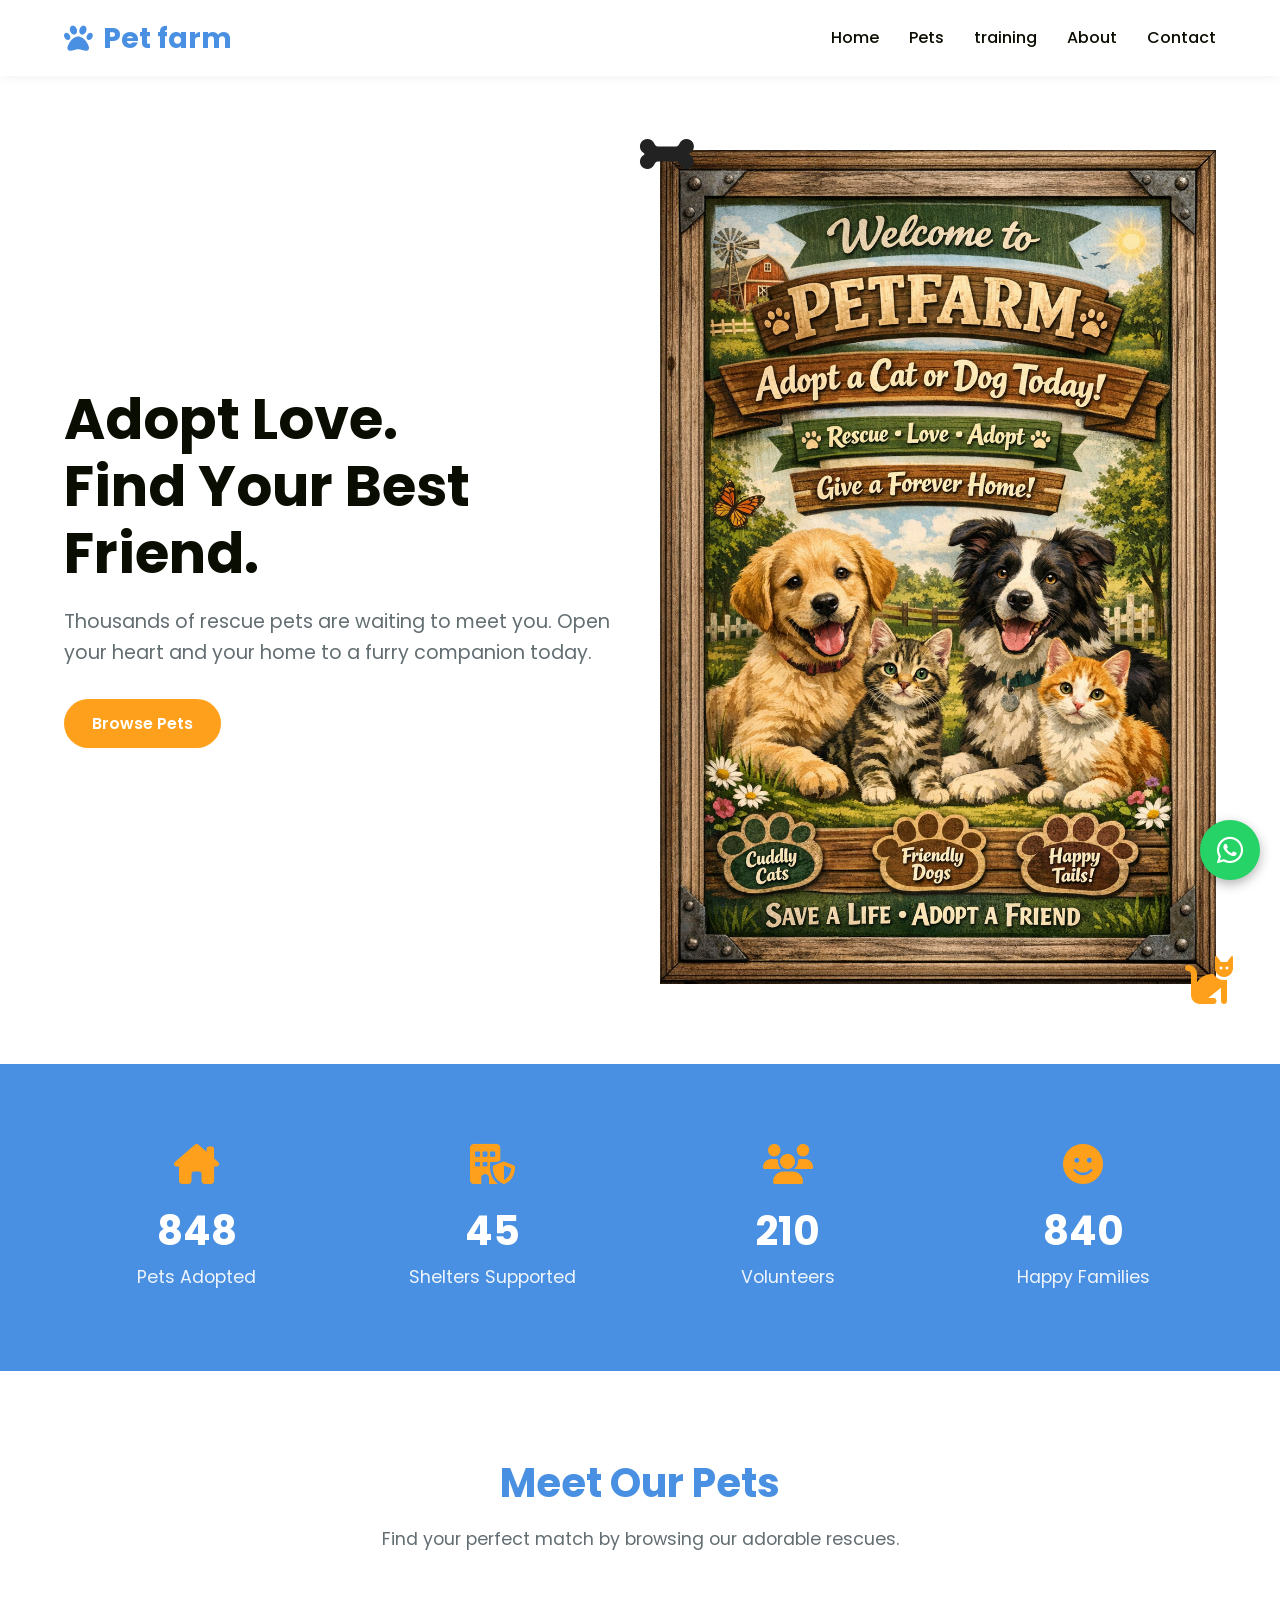
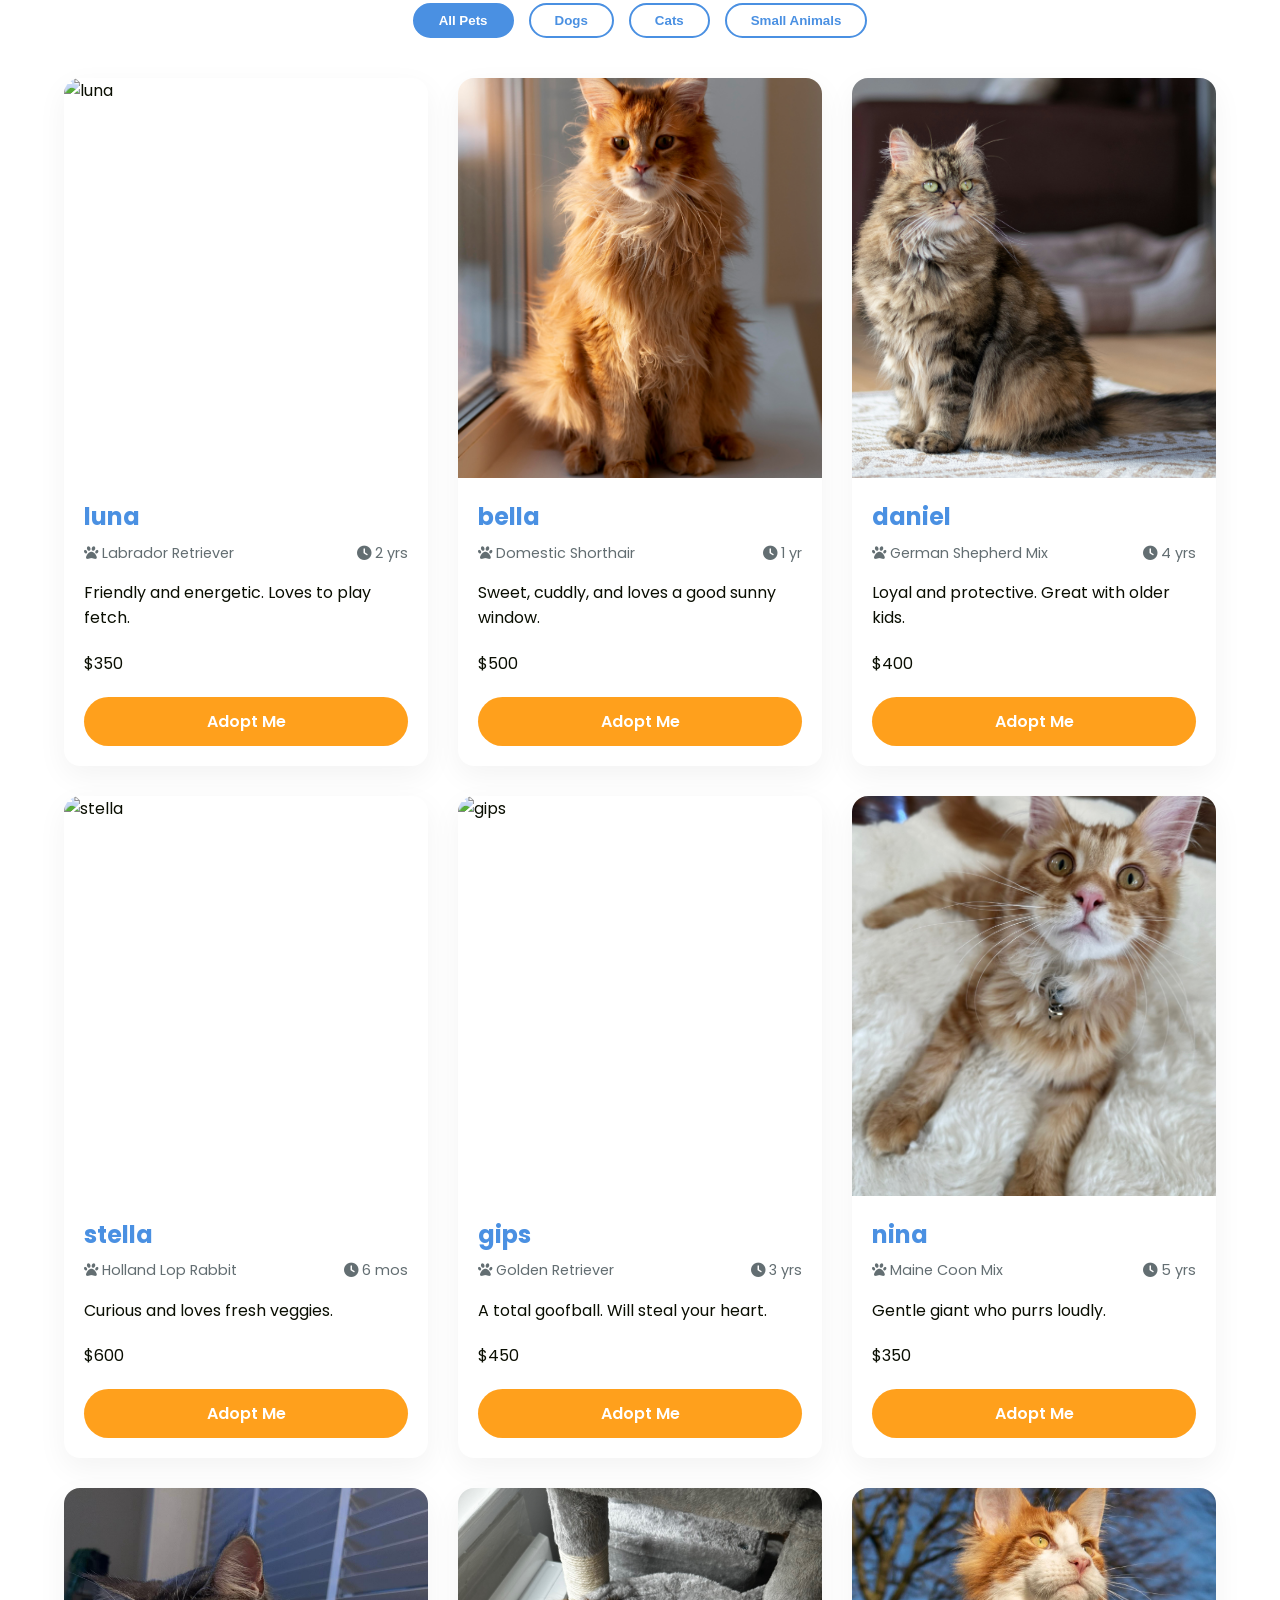
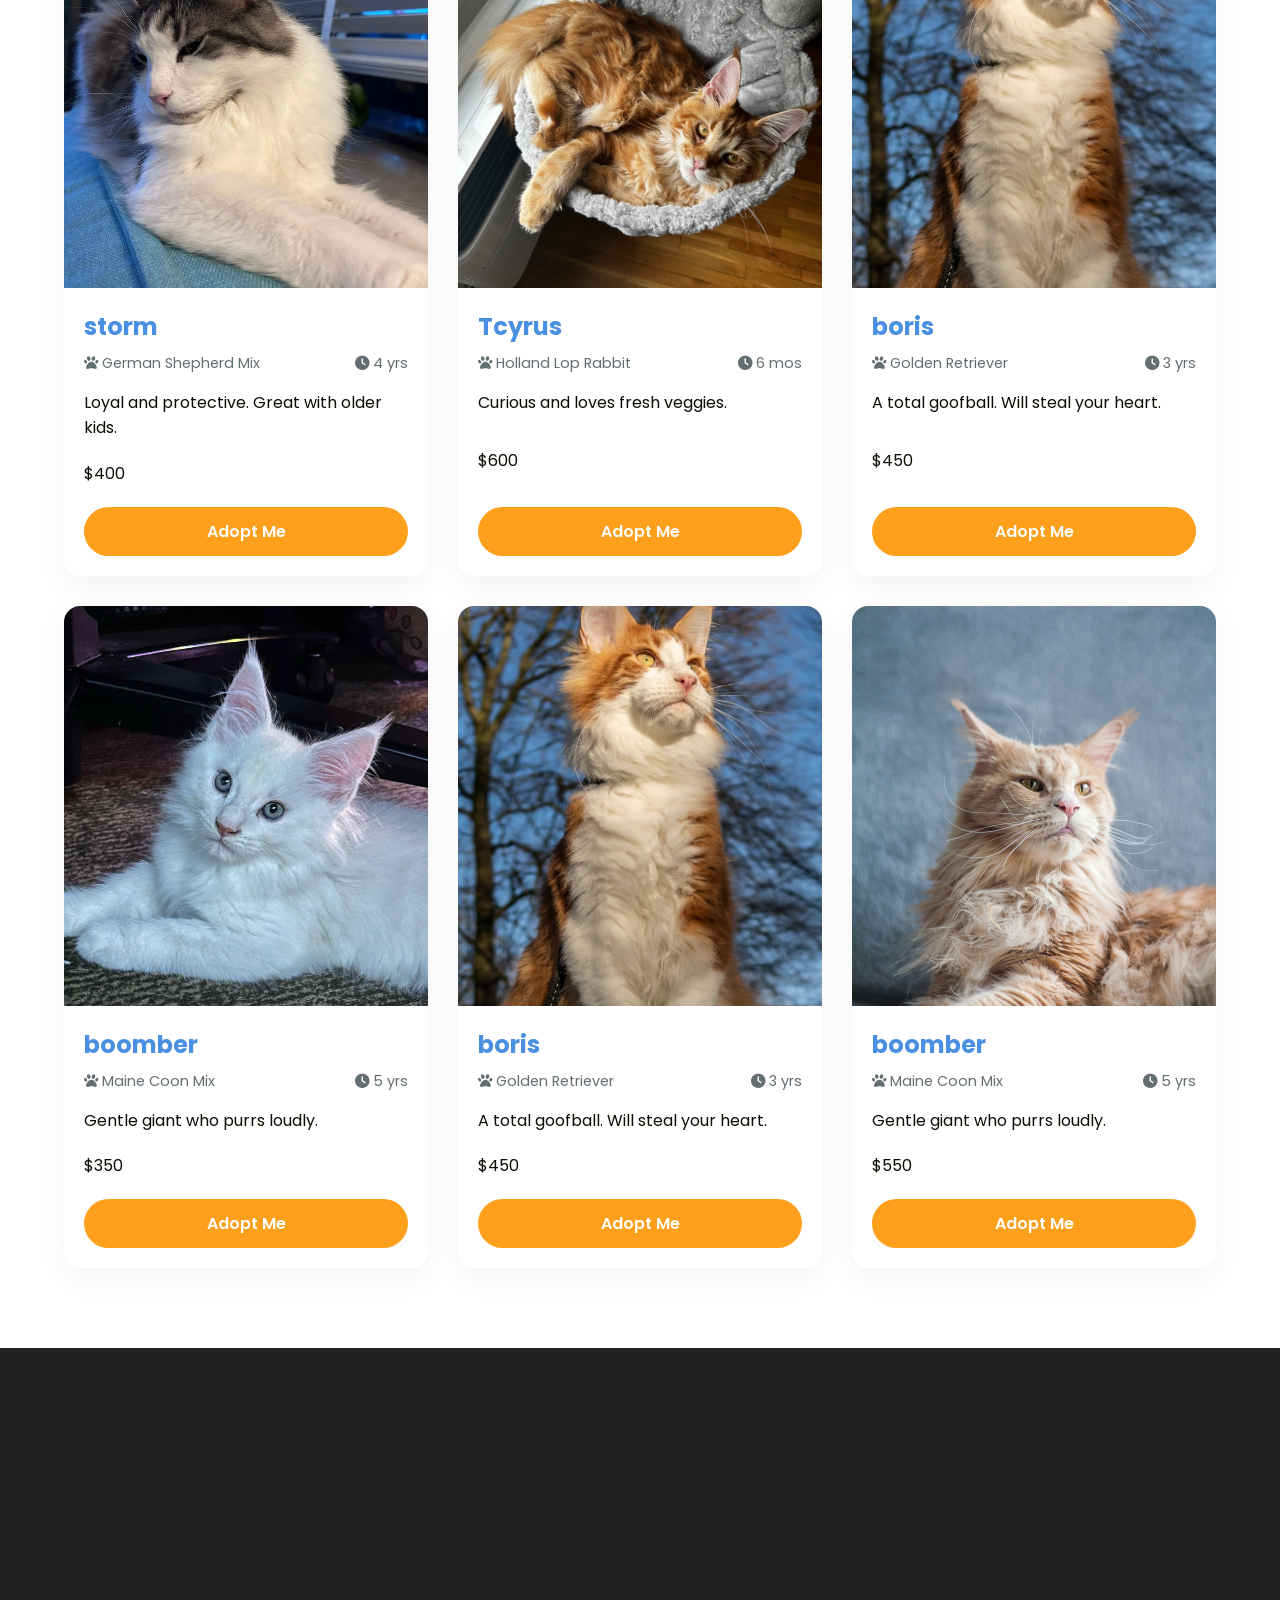
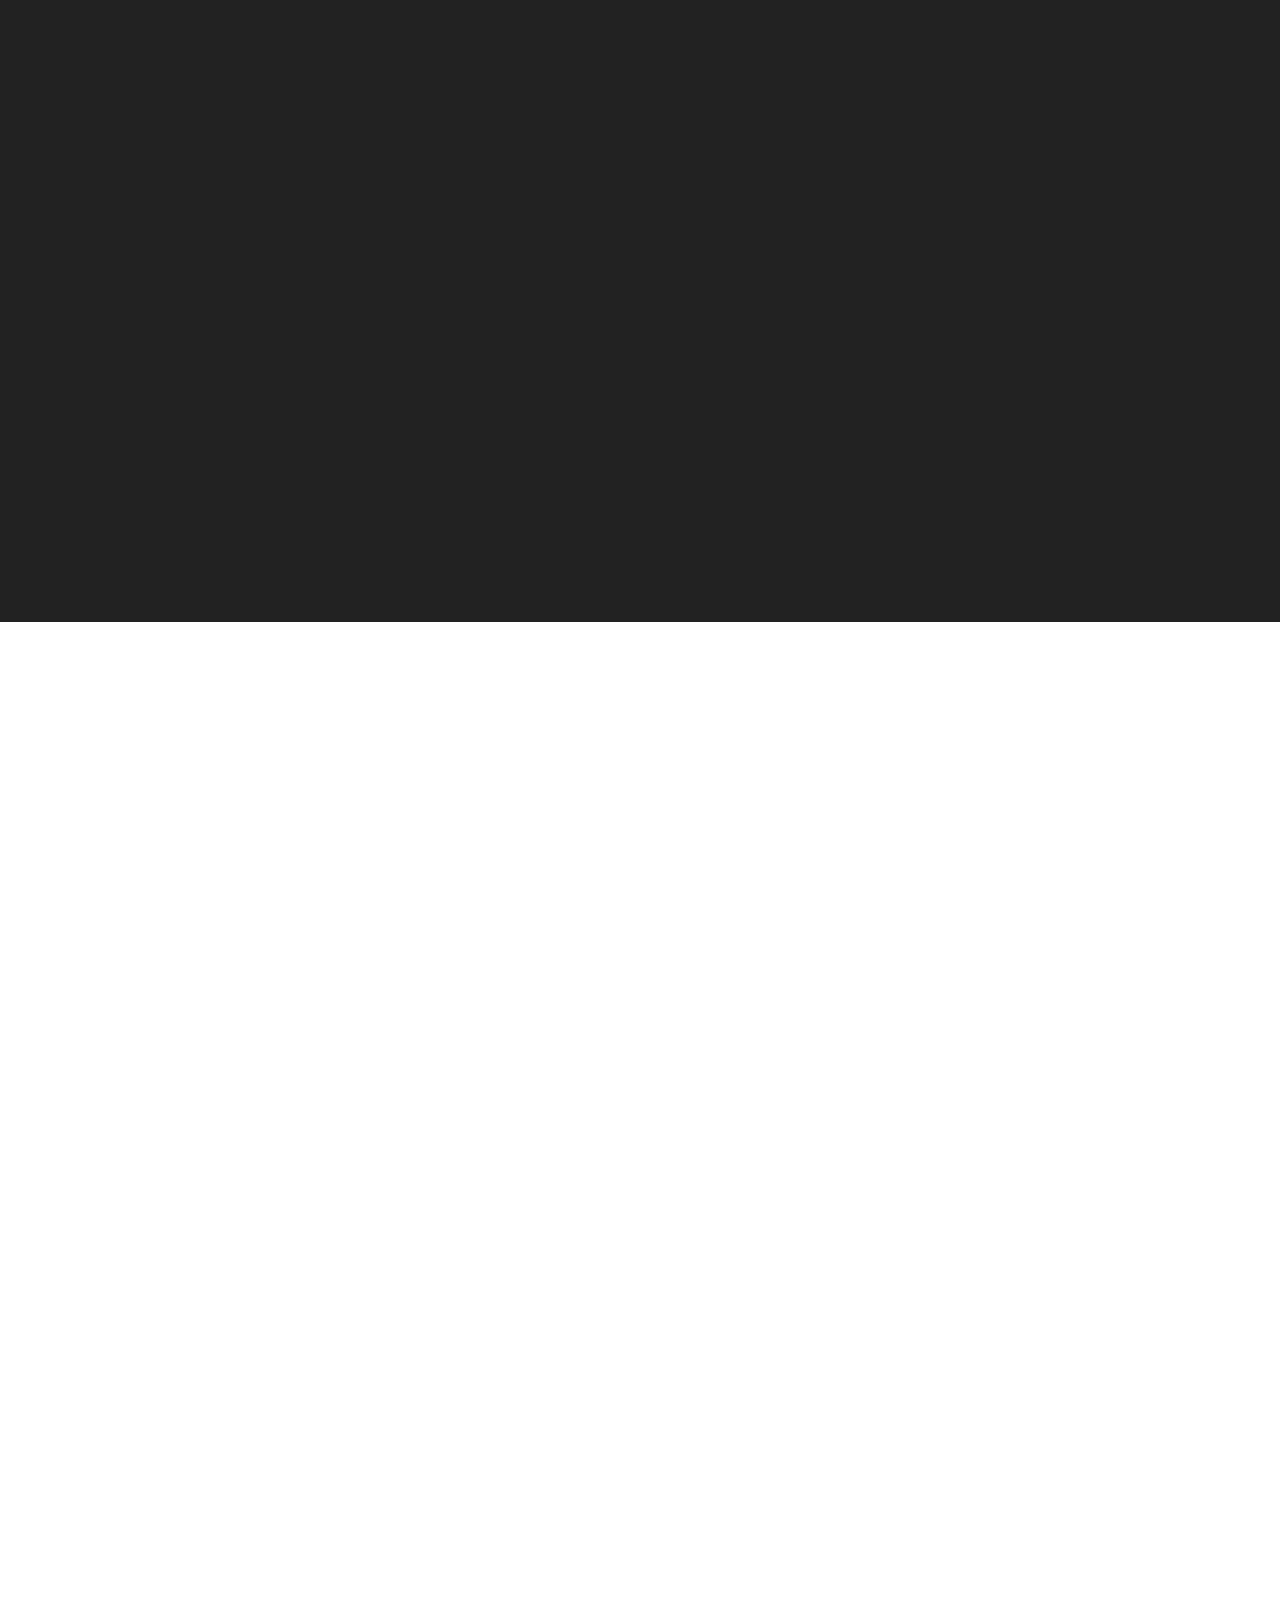
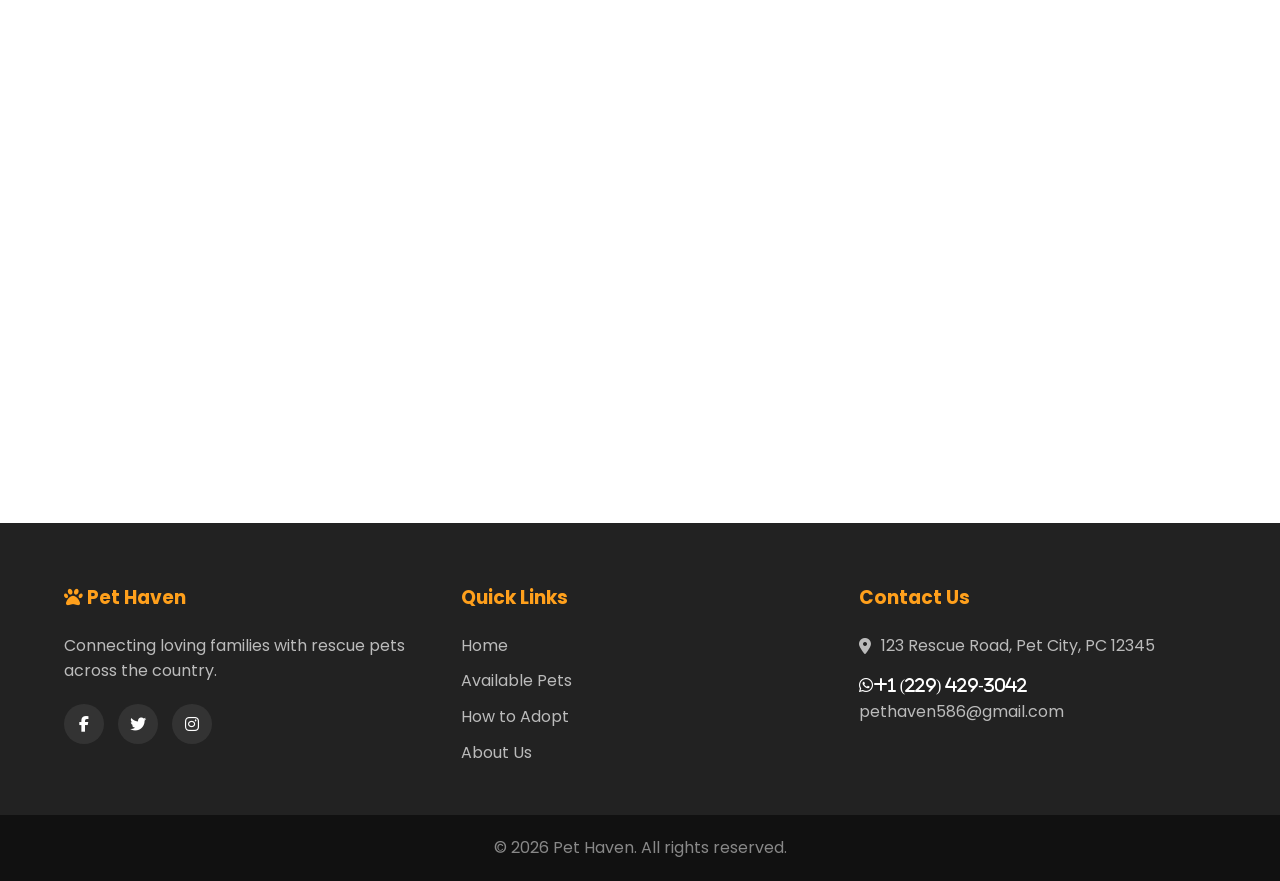
==== commit 42d672b7: "Fix HTML encoding issues in index.html" ====
--- a/index.html
+++ b/index.html
@@ -17,7 +17,7 @@
             <ul class="nav-links">
                 <li><a href="#home">Home</a></li>
                 <li><a href="#pets">Pets</a></li>
-                <li><a href="trainin (2).html">training</a></li>
+                <li><a href="trainin.html">training</a></li>
             <li><a href="about.html">About</a></li>
                 <li><a href="#contact">Contact</a></li>
             </ul>
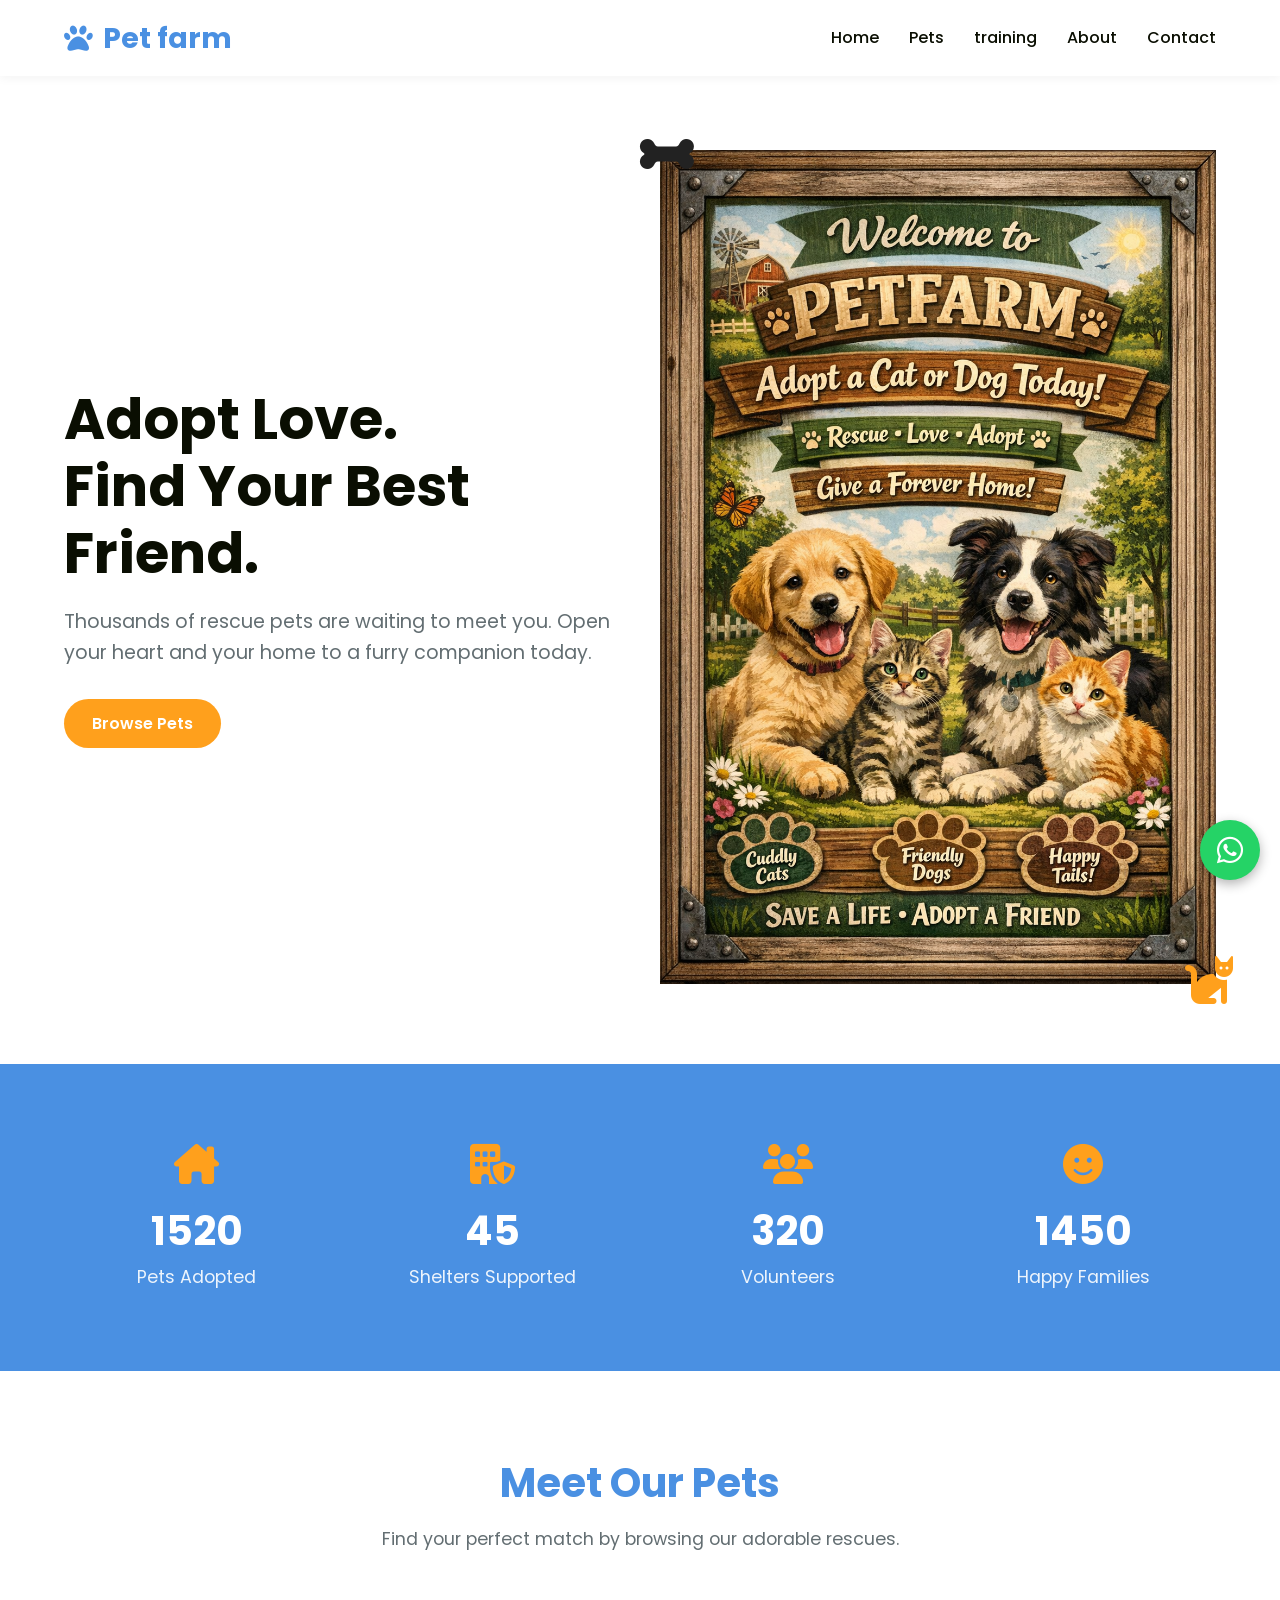
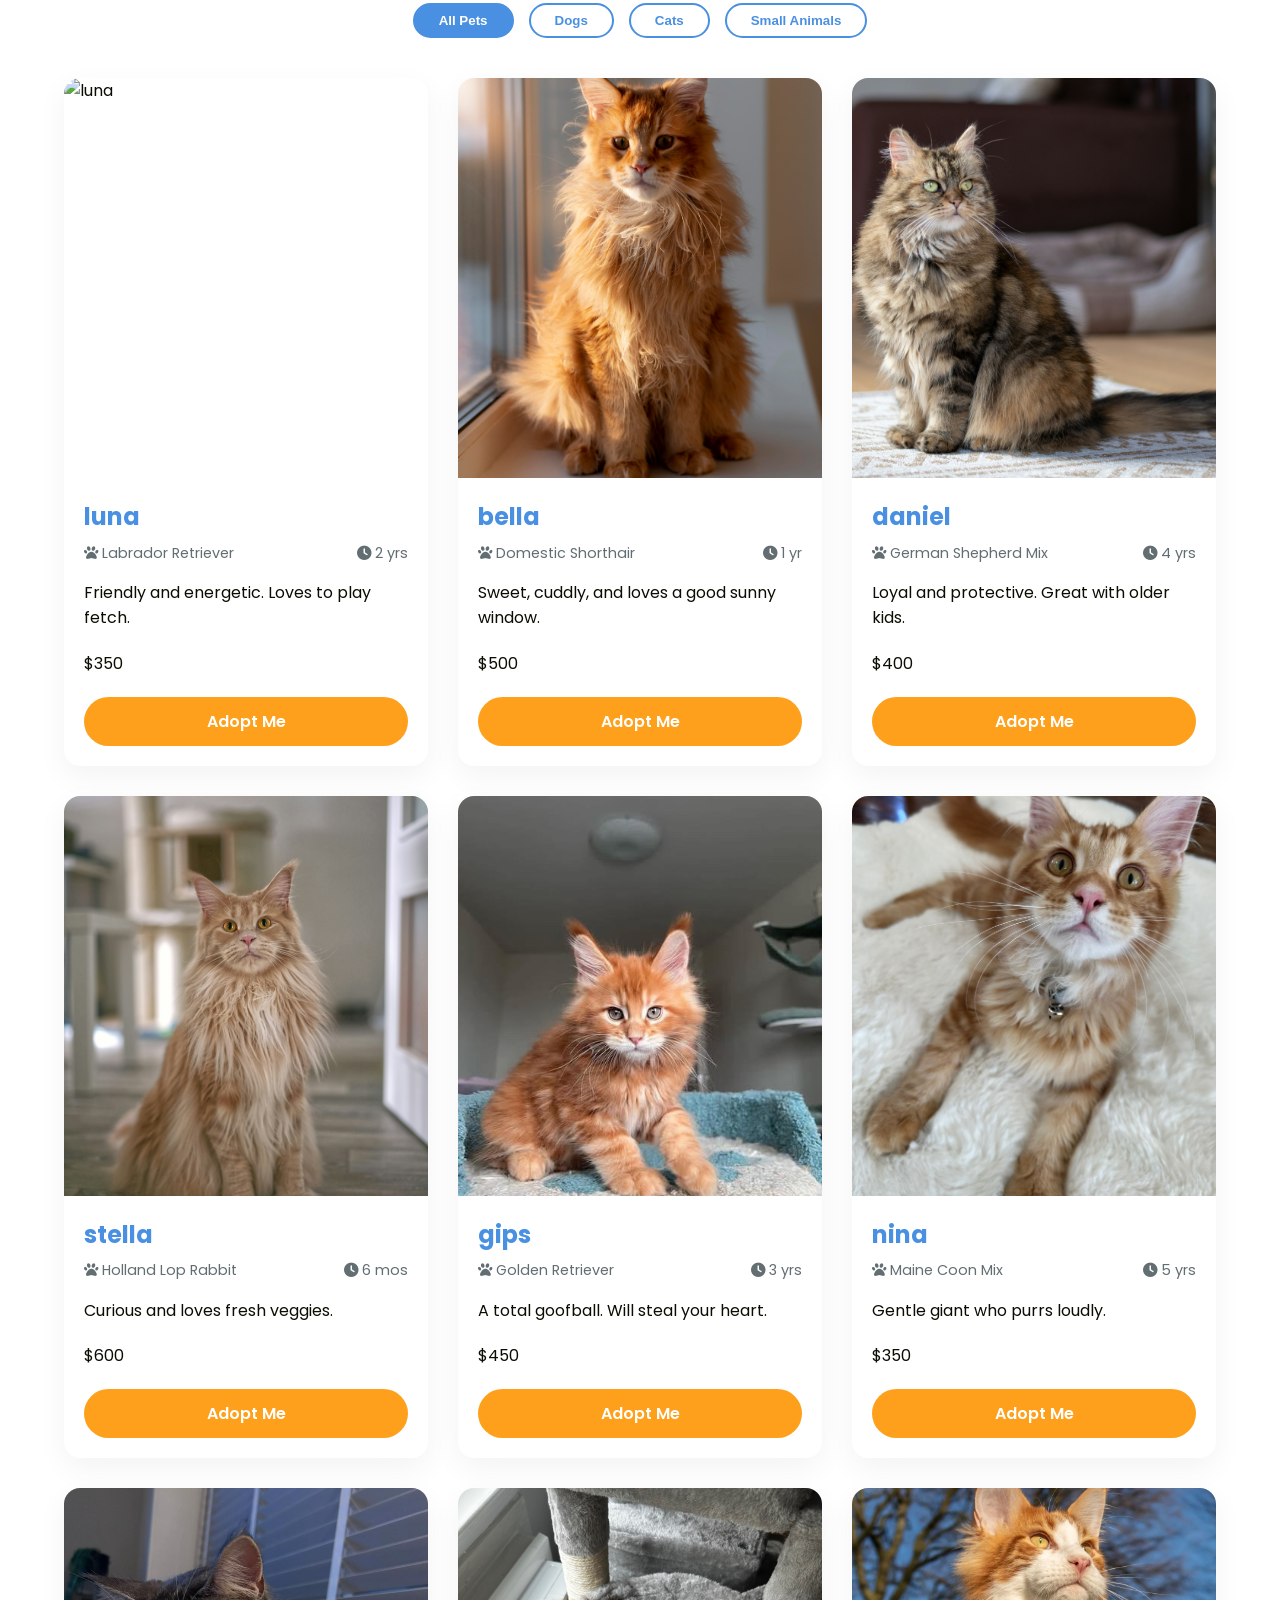
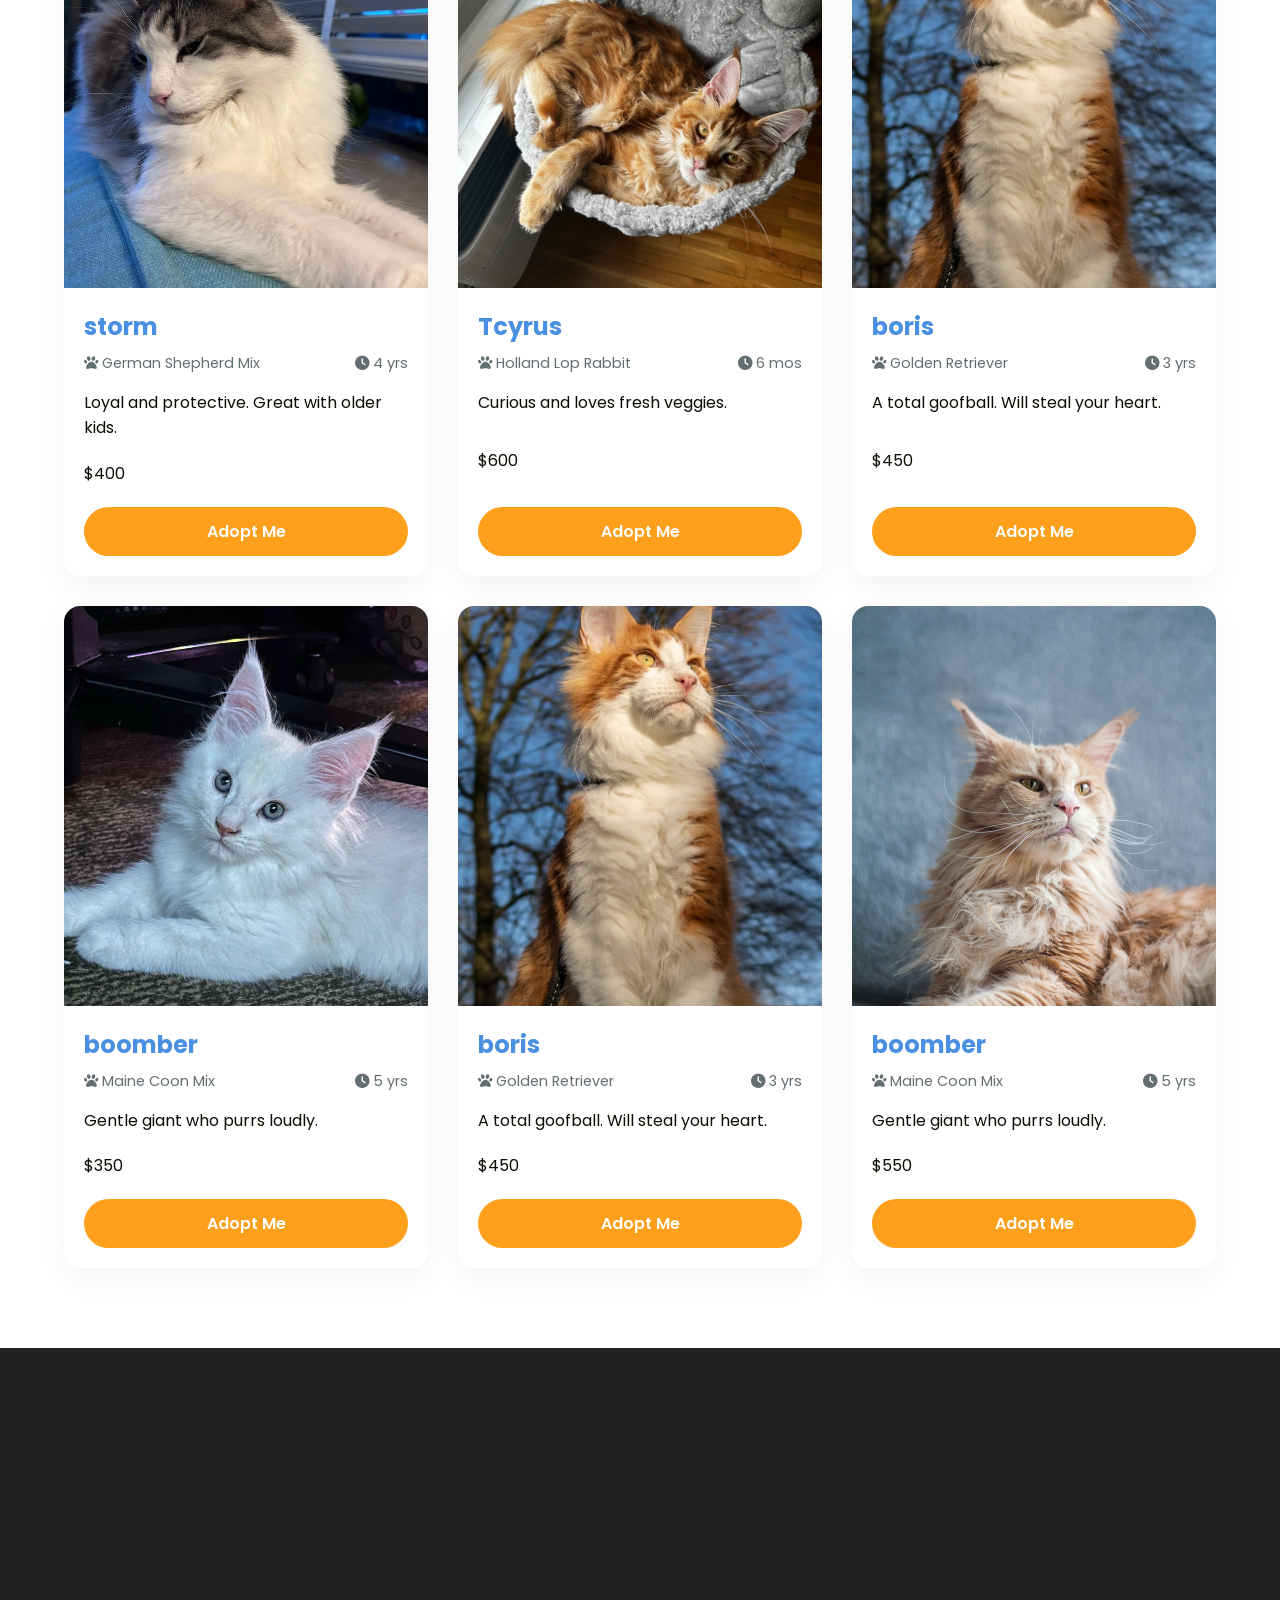
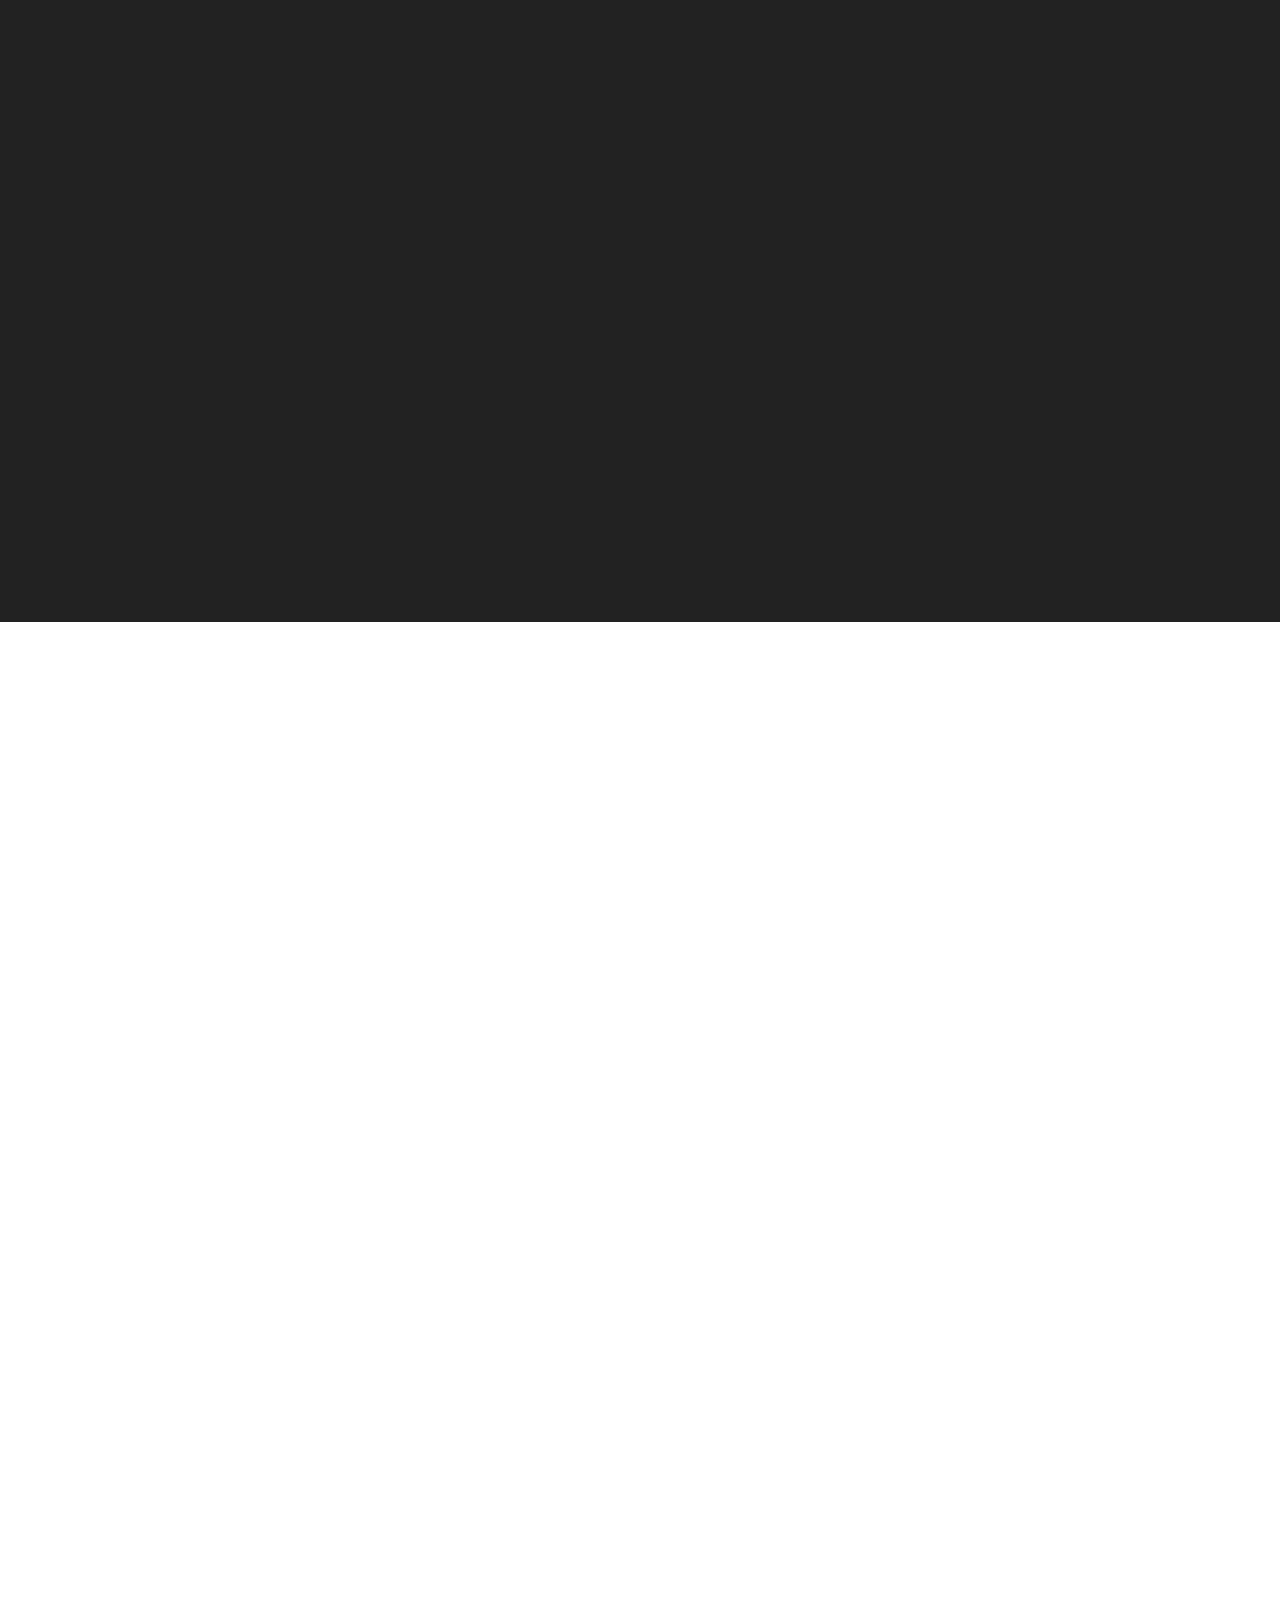
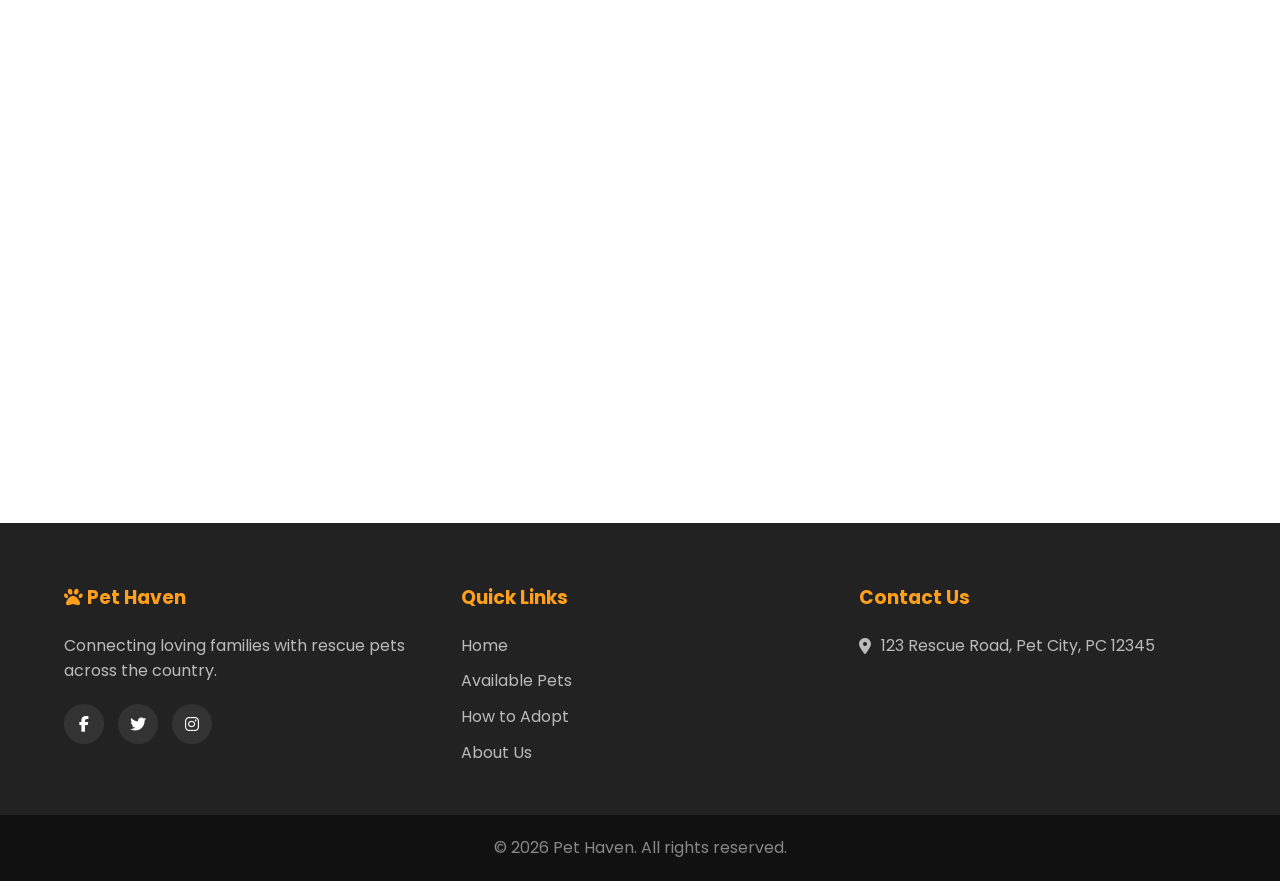
==== commit a5f35435: "Update index.html" ====
--- a/index.html
+++ b/index.html
@@ -203,9 +203,9 @@
                 <p><i class="fa-solid fa-location-dot"></i> 123 Rescue Road, Pet City, PC 12345</p>
                    <!-- WhatsApp Icon -->
 <a href="https://wa.link/t9gzk5" target="_blank">
-  <i class="fab fa-whatsapp">+1 (229) 429-3042</i>
+
 </a>
-              <p>  <a href="mailto:pethaven586@gmail.com"> pethaven586@gmail.com</a></i></p>
+              
             </div>
         </div>
         <div class="footer-bottom">
